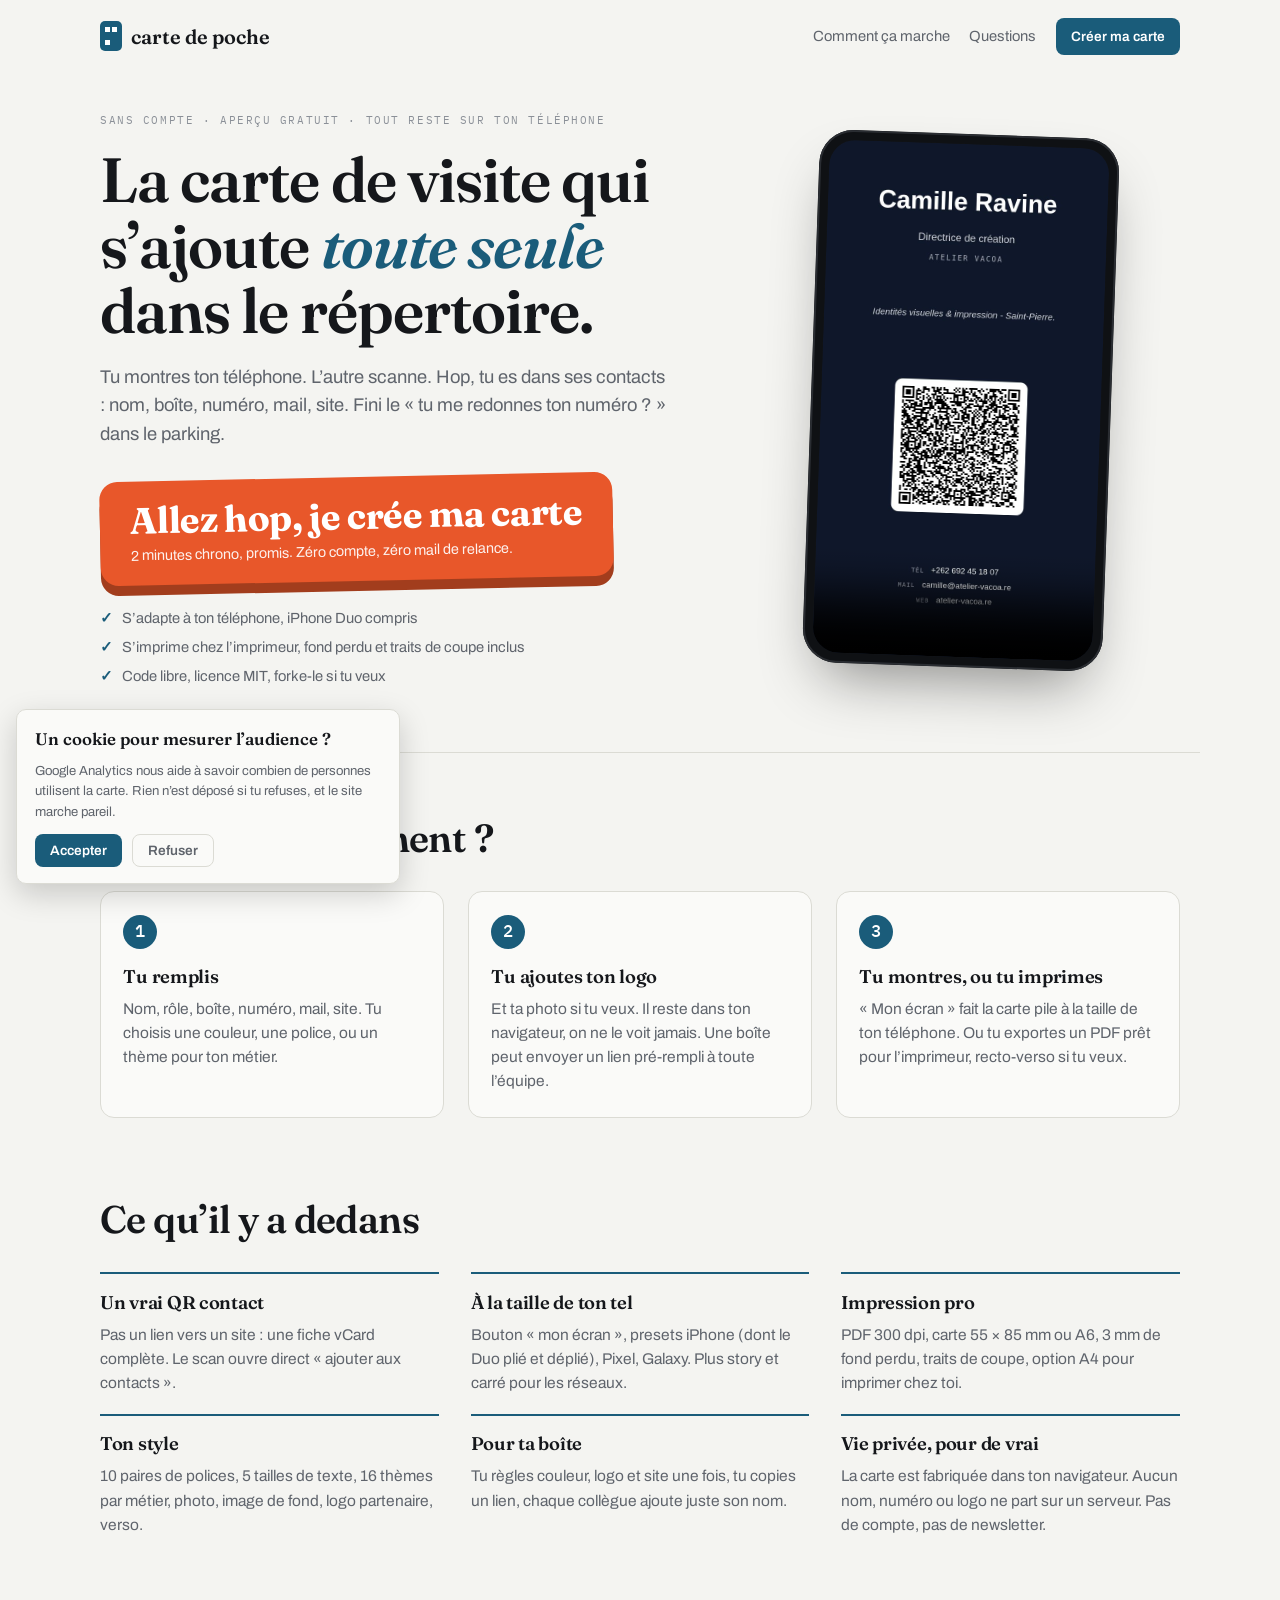
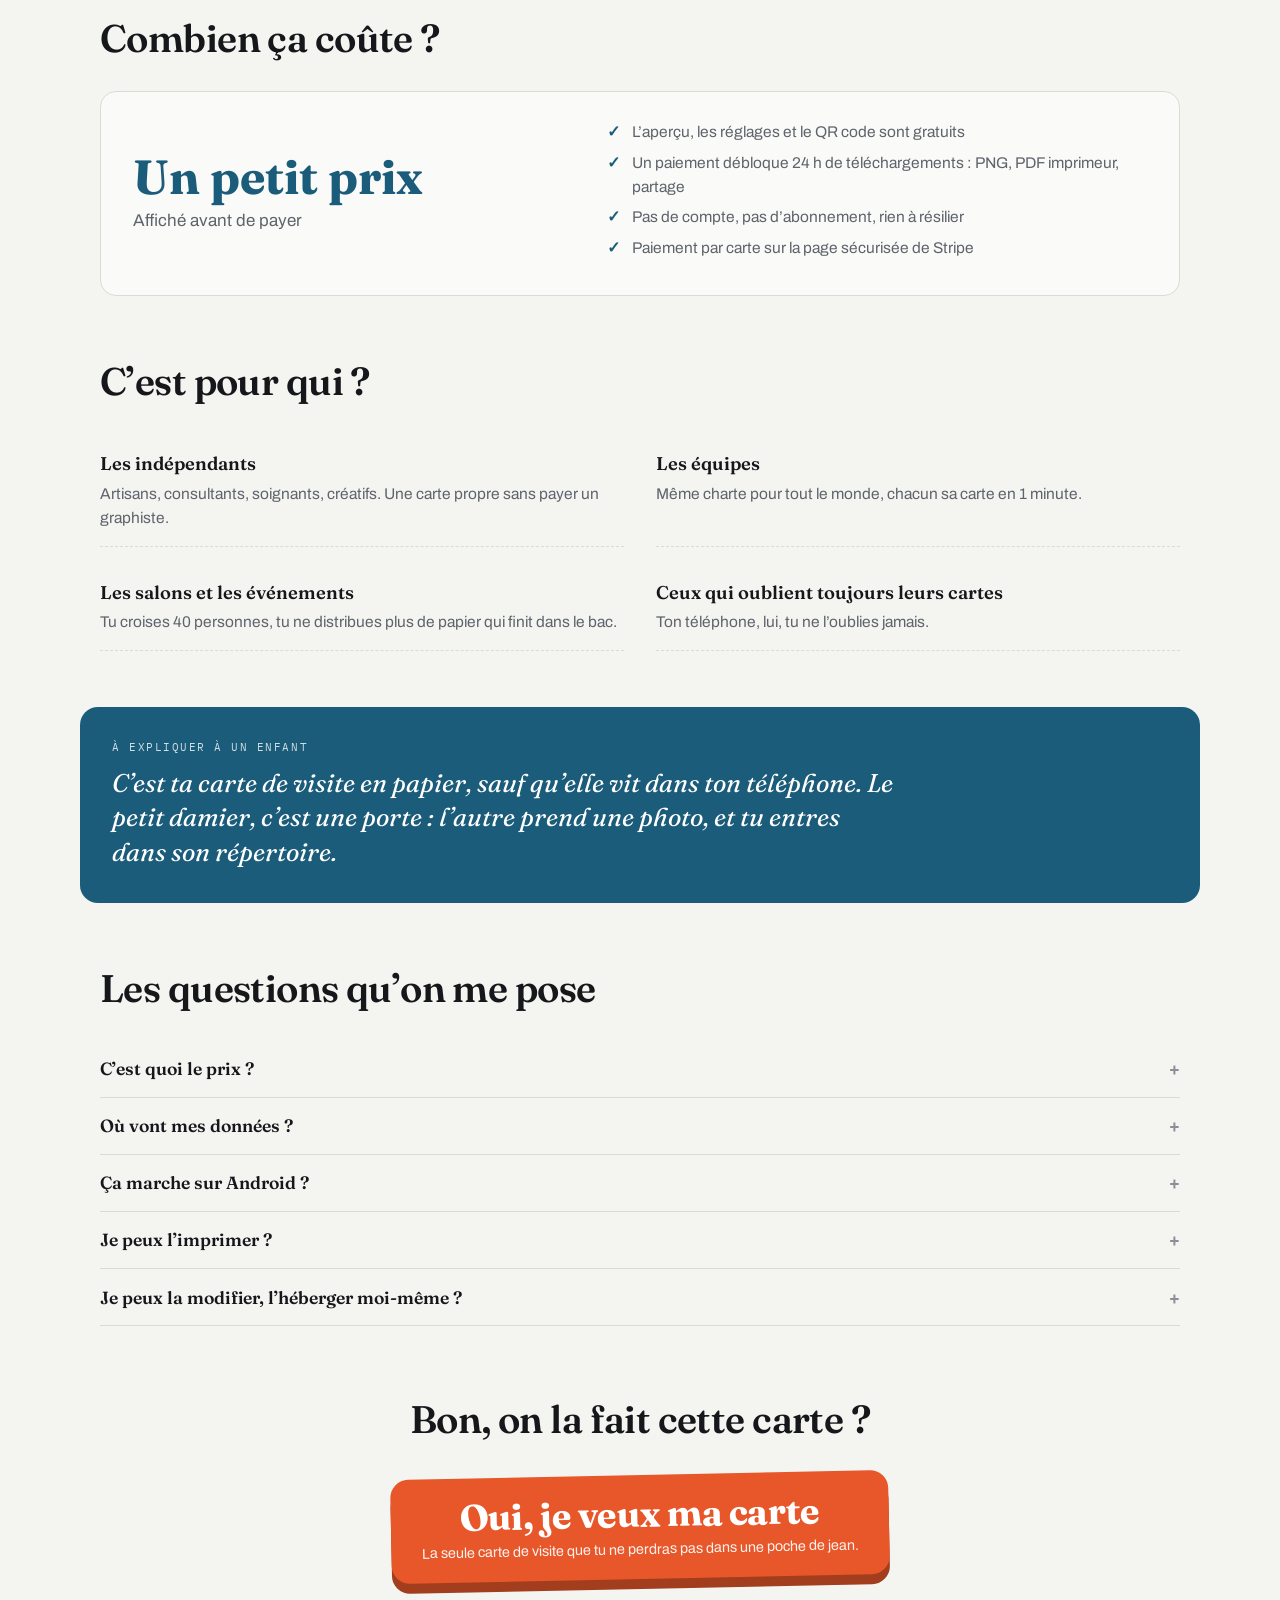
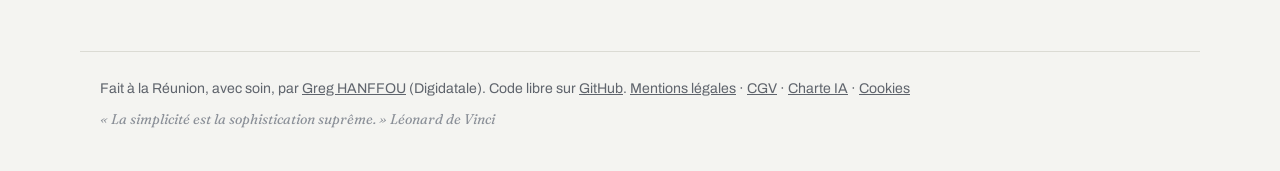
==== index.html @ 3f3392a0 "Site : retrait du lien GitHub du menu du haut Pour la plupart des visiteurs, GitHub ne veut rien dir" ====
<!doctype html>
<html lang="fr">
<head>
<meta charset="utf-8">
<meta name="viewport" content="width=device-width,initial-scale=1">
<title>Carte de poche : ta carte de visite qui s’ajoute toute seule aux contacts</title>
<meta name="description" content="Crée ta carte de visite avec QR code en 2 minutes. Montre ton téléphone, l'autre scanne, tu es dans ses contacts. Aperçu et réglages gratuits, sans compte, imprimable, tout reste sur ton téléphone.">
<meta name="theme-color" content="#1a5c7a">
<meta property="og:title" content="Carte de poche : la carte de visite qui s'ajoute toute seule aux contacts">
<meta property="og:description" content="2 minutes, zéro compte. Montre ton tel, l'autre scanne, c'est dans son répertoire. Et ça s'imprime aussi.">
<meta property="og:type" content="website">
<meta property="og:url" content="https://www.cartedepoche.fr/">
<meta property="og:image" content="https://www.cartedepoche.fr/media/poster.jpg">
<link rel="canonical" href="https://www.cartedepoche.fr/">
<link rel="icon" href="data:image/svg+xml,%3Csvg xmlns='http://www.w3.org/2000/svg' viewBox='0 0 64 64'%3E%3Crect width='64' height='64' rx='12' fill='%231a5c7a'/%3E%3Crect x='16' y='8' width='32' height='48' rx='5' fill='%23fff'/%3E%3Crect x='22' y='16' width='8' height='8' fill='%231a5c7a'/%3E%3Crect x='34' y='16' width='8' height='8' fill='%231a5c7a'/%3E%3Crect x='22' y='28' width='8' height='8' fill='%231a5c7a'/%3E%3Crect x='34' y='28' width='4' height='4' fill='%231a5c7a'/%3E%3Crect x='38' y='32' width='4' height='4' fill='%231a5c7a'/%3E%3Crect x='22' y='42' width='20' height='3' rx='1.5' fill='%231a5c7a'/%3E%3C/svg%3E">
<!-- Consent Mode v2 : consentement refusé par défaut, mis à jour par la bannière. Doit précéder GTM. -->
<script>
  window.dataLayer = window.dataLayer || [];
  function gtag(){dataLayer.push(arguments);}
  gtag('consent', 'default', {
    ad_storage: 'denied', ad_user_data: 'denied', ad_personalization: 'denied',
    analytics_storage: 'denied', wait_for_update: 500
  });
  /* les anciens liens pré-remplis pointaient sur la racine : on les envoie vers l'app */
  (function(){
    var keys=['name','role','company','phrase','phone','email','web','address','freetext','color','qr','format','preset','w','h','font','size','paper','a4','theme','verso','versotext'];
    try{ var sp=new URLSearchParams(location.search); for(var i=0;i<keys.length;i++){ if(sp.has(keys[i])){ location.replace('/app'+location.search); return; } } }catch(e){}
  })();
</script>
<!-- Google Tag Manager -->
<script>(function(w,d,s,l,i){w[l]=w[l]||[];w[l].push({'gtm.start':
new Date().getTime(),event:'gtm.js'});var f=d.getElementsByTagName(s)[0],
j=d.createElement(s),dl=l!='dataLayer'?'&l='+l:'';j.async=true;j.src=
'https://www.googletagmanager.com/gtm.js?id='+i+dl;f.parentNode.insertBefore(j,f);
})(window,document,'script','dataLayer','GTM-T5V4L7X7');</script>
<!-- End Google Tag Manager -->
<link rel="preconnect" href="https://fonts.googleapis.com">
<link rel="preconnect" href="https://fonts.gstatic.com" crossorigin>
<link rel="stylesheet" href="https://fonts.googleapis.com/css2?family=Fraunces:ital,opsz,wght@0,9..144,300..800;1,9..144,300..700&family=Archivo:wght@400;500;600&family=IBM+Plex+Mono:wght@400;500&display=swap">
<link rel="stylesheet" href="/landing.css?v=6">
</head>
<body>
<!-- Google Tag Manager (noscript) -->
<noscript><iframe src="https://www.googletagmanager.com/ns.html?id=GTM-T5V4L7X7"
height="0" width="0" style="display:none;visibility:hidden"></iframe></noscript>
<!-- End Google Tag Manager (noscript) -->

<header class="top">
  <a class="brand" href="/"><span class="brand-ico" aria-hidden="true"></span>carte de poche</a>
  <nav class="topnav">
    <a href="#comment">Comment ça marche</a>
    <a href="#faq">Questions</a>
    <a class="btn btn-sm" href="/app" data-cta="top">Créer ma carte</a>
  </nav>
</header>

<main>
  <section class="hero">
    <div class="hero-text">
      <p class="kicker">Sans compte · aperçu gratuit · tout reste sur ton téléphone</p>
      <h1>La carte de visite qui s’ajoute <em>toute seule</em> dans le répertoire.</h1>
      <p class="lead">Tu montres ton téléphone. L’autre scanne. Hop, tu es dans ses contacts : nom, boîte, numéro, mail, site. Fini le «&nbsp;tu me redonnes ton numéro&nbsp;?&nbsp;» dans le parking.</p>
      <a class="btn-xl" href="/app" data-cta="hero">
        <span class="btn-xl-main">Allez hop, je crée ma carte</span>
        <span class="btn-xl-sub">2 minutes chrono, promis. Zéro compte, zéro mail de relance.</span>
      </a>
      <p class="launch" id="launch" hidden></p>
      <ul class="proof">
        <li>S’adapte à ton téléphone, iPhone Duo compris</li>
        <li>S’imprime chez l’imprimeur, fond perdu et traits de coupe inclus</li>
        <li>Code libre, licence MIT, forke-le si tu veux</li>
      </ul>
    </div>
    <div class="hero-media">
      <div class="phone">
        <video src="/media/motion.mp4" poster="/media/poster.jpg" autoplay muted loop playsinline preload="metadata" aria-label="Démonstration animée de la carte de poche"></video>
      </div>
    </div>
  </section>

  <section class="steps" id="comment">
    <h2>Ça marche comment ?</h2>
    <ol class="steps-grid">
      <li><span class="num">1</span><h3>Tu remplis</h3><p>Nom, rôle, boîte, numéro, mail, site. Tu choisis une couleur, une police, ou un thème pour ton métier.</p></li>
      <li><span class="num">2</span><h3>Tu ajoutes ton logo</h3><p>Et ta photo si tu veux. Il reste dans ton navigateur, on ne le voit jamais. Une boîte peut envoyer un lien pré-rempli à toute l’équipe.</p></li>
      <li><span class="num">3</span><h3>Tu montres, ou tu imprimes</h3><p>« Mon écran » fait la carte pile à la taille de ton téléphone. Ou tu exportes un PDF prêt pour l’imprimeur, recto-verso si tu veux.</p></li>
    </ol>
  </section>

  <section class="features">
    <h2>Ce qu’il y a dedans</h2>
    <div class="feat-grid">
      <article><h3>Un vrai QR contact</h3><p>Pas un lien vers un site : une fiche vCard complète. Le scan ouvre direct « ajouter aux contacts ».</p></article>
      <article><h3>À la taille de ton tel</h3><p>Bouton « mon écran », presets iPhone (dont le Duo plié et déplié), Pixel, Galaxy. Plus story et carré pour les réseaux.</p></article>
      <article><h3>Impression pro</h3><p>PDF 300 dpi, carte 55 × 85 mm ou A6, 3 mm de fond perdu, traits de coupe, option A4 pour imprimer chez toi.</p></article>
      <article><h3>Ton style</h3><p>10 paires de polices, 5 tailles de texte, 16 thèmes par métier, photo, image de fond, logo partenaire, verso.</p></article>
      <article><h3>Pour ta boîte</h3><p>Tu règles couleur, logo et site une fois, tu copies un lien, chaque collègue ajoute juste son nom.</p></article>
      <article><h3>Vie privée, pour de vrai</h3><p>La carte est fabriquée dans ton navigateur. Aucun nom, numéro ou logo ne part sur un serveur. Pas de compte, pas de newsletter.</p></article>
    </div>
  </section>

  <section class="price" id="tarif">
    <h2>Combien ça coûte ?</h2>
    <div class="price-card">
      <div>
        <p class="price-big" id="price-big">Un petit prix</p>
        <p class="price-sub" id="price-sub">Affiché avant de payer</p>
      </div>
      <ul>
        <li>L’aperçu, les réglages et le QR code sont gratuits</li>
        <li>Un paiement débloque 24 h de téléchargements : PNG, PDF imprimeur, partage</li>
        <li>Pas de compte, pas d’abonnement, rien à résilier</li>
        <li>Paiement par carte sur la page sécurisée de Stripe</li>
      </ul>
    </div>
  </section>

  <section class="who">
    <h2>C’est pour qui ?</h2>
    <div class="who-grid">
      <div><strong>Les indépendants</strong><p>Artisans, consultants, soignants, créatifs. Une carte propre sans payer un graphiste.</p></div>
      <div><strong>Les équipes</strong><p>Même charte pour tout le monde, chacun sa carte en 1 minute.</p></div>
      <div><strong>Les salons et les événements</strong><p>Tu croises 40 personnes, tu ne distribues plus de papier qui finit dans le bac.</p></div>
      <div><strong>Ceux qui oublient toujours leurs cartes</strong><p>Ton téléphone, lui, tu ne l’oublies jamais.</p></div>
    </div>
  </section>

  <section class="kid">
    <p class="kid-label">À expliquer à un enfant</p>
    <p class="kid-text">C’est ta carte de visite en papier, sauf qu’elle vit dans ton téléphone. Le petit damier, c’est une porte : l’autre prend une photo, et tu entres dans son répertoire.</p>
  </section>

  <section class="faq" id="faq">
    <h2>Les questions qu’on me pose</h2>
    <details><summary>C’est quoi le prix ?</summary><p>Tu crées, règles et prévisualises ta carte gratuitement. Pour la télécharger (PNG, PDF pour l’imprimeur, partage), tu débloques 24 h d’accès : <span id="faq-price">le prix est affiché avant de payer</span>. Pas d’abonnement, pas de compte. Le code reste public sous licence MIT : tu peux aussi l’héberger toi-même.</p></details>
    <details><summary>Où vont mes données ?</summary><p>Nulle part. La carte est dessinée par ton navigateur, et mémorisée dans ton navigateur. Le paiement passe par Stripe : on ne voit jamais ton numéro de carte bancaire. On compte juste les visites, anonymement, et Google Analytics seulement si tu acceptes la bannière.</p></details>
    <details><summary>Ça marche sur Android ?</summary><p>Oui, sur tout ce qui a un navigateur et un appareil photo. Presets Pixel et Galaxy, et « mon écran » pour le reste.</p></details>
    <details><summary>Je peux l’imprimer ?</summary><p>Oui, le PDF a été validé par un vrai imprimeur : 300 dpi, fond perdu, traits de coupe, recto-verso possible.</p></details>
    <details><summary>Je peux la modifier, l’héberger moi-même ?</summary><p>Oui. C’est un site statique sans dépendance : tu forkes le dépôt GitHub, tu cliques « deploy », c’est en ligne.</p></details>
  </section>

  <section class="cta2">
    <h2>Bon, on la fait cette carte ?</h2>
    <a class="btn-xl" href="/app" data-cta="bottom">
      <span class="btn-xl-main">Oui, je veux ma carte</span>
      <span class="btn-xl-sub">La seule carte de visite que tu ne perdras pas dans une poche de jean.</span>
    </a>
  </section>
</main>

<footer class="foot">
  <p>Fait à la Réunion, avec soin, par <a href="https://www.linkedin.com/in/greghanffou" rel="noopener">Greg HANFFOU</a> (Digidatale). Code libre sur <a href="https://github.com/greggstyle/carte-de-poche" rel="noopener">GitHub</a>. <a href="/mentions-legales">Mentions légales</a> · <a href="/cgv">CGV</a> · <a href="/charte-ia">Charte IA</a> · <button type="button" class="linklike" id="consent-open">Cookies</button></p>
  <p class="quote">« La simplicité est la sophistication suprême. » Léonard de Vinci</p>
</footer>

<div class="consent" id="consent" role="dialog" aria-live="polite" aria-labelledby="consent-title" hidden>
  <p class="consent-t" id="consent-title">Un cookie pour mesurer l’audience ?</p>
  <p class="consent-b">Google Analytics nous aide à savoir combien de personnes utilisent la carte. Rien n’est déposé si tu refuses, et le site marche pareil.</p>
  <div class="consent-a">
    <button type="button" class="btn btn-sm" id="consent-yes">Accepter</button>
    <button type="button" class="btn btn-ghost btn-sm" id="consent-no">Refuser</button>
  </div>
</div>

<script>window.va = window.va || function(){ (window.vaq = window.vaq || []).push(arguments); };</script>
<script defer src="/_vercel/insights/script.js"></script>
<script>
(function(){
  /* consentement partagé avec l'app (même clé), mémorisé 6 mois */
  var KEY='carte-de-poche/consent';
  function read(){ try{ var c=JSON.parse(localStorage.getItem(KEY)||'null'); if(c && c.until>Date.now()) return c.value; }catch(e){} return null; }
  function write(v){ try{ localStorage.setItem(KEY, JSON.stringify({value:v, until:Date.now()+1000*60*60*24*182})); }catch(e){} }
  function grant(){ try{ gtag('consent','update',{analytics_storage:'granted', ad_storage:'denied', ad_user_data:'denied', ad_personalization:'denied'}); dataLayer.push({event:'consent_granted'}); }catch(e){} }
  var el=document.getElementById('consent'), yes=document.getElementById('consent-yes'), no=document.getElementById('consent-no'), open=document.getElementById('consent-open');
  var c=read(); if(c==='granted') grant(); else if(c===null) el.hidden=false;
  yes.addEventListener('click', function(){ write('granted'); el.hidden=true; grant(); });
  no.addEventListener('click', function(){ write('denied'); el.hidden=true; try{ dataLayer.push({event:'consent_denied'}); }catch(e){} });
  open.addEventListener('click', function(){ el.hidden=false; });
  /* clics sur les boutons d'appel à l'action */
  Array.prototype.forEach.call(document.querySelectorAll('[data-cta]'), function(a){
    a.addEventListener('click', function(){
      try{ window.va('event', {name:'cta', data:{where:a.dataset.cta}}); }catch(e){}
      try{ dataLayer.push({event:'cta', where:a.dataset.cta}); }catch(e){}
    });
  });
  /* prix en vigueur, lu côté serveur (une seule source de vérité) */
  (function(){
    function money(n){ try{ return new Intl.NumberFormat('fr-FR',{style:'currency',currency:'EUR',minimumFractionDigits:(n%1?2:0),maximumFractionDigits:2}).format(n); }catch(e){ return n+' €'; } }
    function day(iso){ try{ return new Date(iso).toLocaleDateString('fr-FR',{day:'numeric',month:'long',year:'numeric'}); }catch(e){ return iso; } }
    fetch('/api/pricing',{headers:{Accept:'application/json'}}).then(function(r){ return r.ok?r.json():null; }).then(function(d){
      if(!d || !d.enabled) return;
      var big=document.getElementById('price-big'), sub=document.getElementById('price-sub'), faq=document.getElementById('faq-price'), la=document.getElementById('launch');
      if(d.tier==='launch' && d.launchEnd && d.nextAmount>d.amount){
        big.innerHTML='<s><span class="sr">au lieu de </span>'+money(d.nextAmount)+'</s> '+money(d.amount)+' <span class="per">pour 24 h</span>';
        sub.textContent='Prix de lancement jusqu’au '+day(d.launchEnd)+', puis '+money(d.nextAmount);
        faq.textContent=money(d.amount)+' au lieu de '+money(d.nextAmount)+' pendant le prix de lancement (jusqu’au '+day(d.launchEnd)+'), puis '+money(d.nextAmount);
        la.innerHTML='Prix de lancement : '+money(d.amount)+' <s><span class="sr">au lieu de </span>'+money(d.nextAmount)+'</s> jusqu’au '+day(d.launchEnd); la.hidden=false;
      } else {
        big.textContent=money(d.amount)+' pour 24 h'; sub.textContent='Tout compris, sans abonnement'; faq.textContent=money(d.amount);
      }
    }).catch(function(){});
  })();
  /* vidéo : si l'autoplay est bloqué, on garde le poster et on propose de lancer au clic */
  var v=document.querySelector('.phone video');
  if(v){ var pr=v.play(); if(pr && pr.catch){ pr.catch(function(){ v.controls=true; }); } }
})();
</script>
</body>
</html>
---- landing.css ----
/* Page d'accueil Carte de poche. Mêmes tokens que l'app. */
:root{
  --bg:#f4f4f1; --panel:#fafaf8; --ink:#15171b; --ink-2:#5f646c; --ink-3:#8b9098;
  --rule:#dbdbd4; --rule-2:#eceae4; --accent:#1a5c7a; --accent-ink:#ffffff; --focus:#1a5c7a;
  --pop:#e8572a;
  --serif:"Fraunces",Georgia,"Times New Roman",serif;
  --sans:"Archivo","Helvetica Neue",Arial,sans-serif;
  --mono:"IBM Plex Mono",ui-monospace,"SFMono-Regular",Menlo,monospace;
  color-scheme:light;
}
@media (prefers-color-scheme:dark){
  :root:not([data-theme="light"]){
    --bg:#111214; --panel:#16181b; --ink:#e8e8e4; --ink-2:#9aa0a8; --ink-3:#71767e;
    --rule:#2a2d32; --rule-2:#212429; --accent:#7cc0dd; --accent-ink:#0d1114; --focus:#7cc0dd; --pop:#ff7a4d;
    color-scheme:dark;
  }
}
:root[data-theme="dark"]{
  --bg:#111214; --panel:#16181b; --ink:#e8e8e4; --ink-2:#9aa0a8; --ink-3:#71767e;
  --rule:#2a2d32; --rule-2:#212429; --accent:#7cc0dd; --accent-ink:#0d1114; --focus:#7cc0dd; --pop:#ff7a4d;
  color-scheme:dark;
}
*{box-sizing:border-box}
[hidden]{display:none!important}
html{background:var(--bg);scroll-behavior:smooth}
body{margin:0;background:var(--bg);color:var(--ink);font-family:var(--sans);font-size:17px;line-height:1.55;-webkit-font-smoothing:antialiased}
a{color:var(--accent)}
:focus-visible{outline:2px solid var(--focus);outline-offset:3px}
h1,h2,h3{font-family:var(--serif);font-weight:600;letter-spacing:-.015em;text-wrap:balance;margin:0}
h2{font-size:clamp(1.7rem,3.2vw,2.4rem);margin-bottom:1.4rem}
h3{font-size:1.15rem;margin-bottom:.35rem}
p{margin:0}
main > section, .top, .foot{max-width:1120px;margin:0 auto;padding-left:1.25rem;padding-right:1.25rem}

/* en-tête */
.top{display:flex;align-items:center;justify-content:space-between;gap:1rem;padding-top:1.1rem;padding-bottom:1.1rem}
.brand{display:inline-flex;align-items:center;gap:.55rem;font-family:var(--serif);font-weight:600;font-size:1.25rem;color:var(--ink);text-decoration:none}
.brand-ico{width:22px;height:30px;border-radius:5px;background:var(--accent);position:relative;flex:none}
.brand-ico::after{content:"";position:absolute;inset:6px 5px;background:
  linear-gradient(var(--accent-ink),var(--accent-ink)) 0 0/5px 5px no-repeat,
  linear-gradient(var(--accent-ink),var(--accent-ink)) 100% 0/5px 5px no-repeat,
  linear-gradient(var(--accent-ink),var(--accent-ink)) 0 100%/5px 5px no-repeat}
.topnav{display:flex;align-items:center;gap:1.2rem;font-size:.92rem}
.topnav a{color:var(--ink-2);text-decoration:none}
.topnav a:hover{color:var(--ink)}
.topnav .btn,.topnav .btn:hover{color:var(--accent-ink)}
.btn{display:inline-block;font-family:var(--sans);font-size:.95rem;font-weight:600;background:var(--accent);color:var(--accent-ink);border:0;padding:.65rem 1.2rem;border-radius:8px;cursor:pointer;text-decoration:none}
.btn:hover{filter:brightness(1.08)}
.btn-sm{font-size:.85rem;padding:.5rem .95rem}
.btn-ghost{background:transparent;color:var(--ink-2);border:1px solid var(--rule)}
.btn-ghost:hover{color:var(--ink);border-color:var(--ink-2);filter:none}

/* héros */
.hero{display:grid;grid-template-columns:minmax(0,1.15fr) minmax(0,.85fr);gap:3rem;align-items:center;padding-top:2.5rem;padding-bottom:4rem}
.kicker{font-family:var(--mono);font-size:.7rem;letter-spacing:.14em;text-transform:uppercase;color:var(--ink-3);margin-bottom:1.1rem}
h1{font-size:clamp(2.3rem,5.2vw,3.9rem);line-height:1.05;margin-bottom:1.2rem}
h1 em{font-style:italic;color:var(--accent)}
.lead{font-size:1.15rem;color:var(--ink-2);max-width:52ch;margin-bottom:1.8rem}
.proof{list-style:none;margin:1.6rem 0 0;padding:0;display:flex;flex-direction:column;gap:.4rem;font-size:.92rem;color:var(--ink-2)}
.proof li::before{content:"✓";color:var(--accent);font-weight:700;margin-right:.55rem}

/* le gros bouton */
.btn-xl{display:inline-flex;flex-direction:column;align-items:flex-start;gap:.25rem;background:var(--pop);color:#fff;text-decoration:none;padding:1.25rem 1.9rem 1.2rem;border-radius:18px;box-shadow:0 10px 0 0 color-mix(in srgb,var(--pop) 70%,#000);transform:rotate(-1.2deg);transition:transform .15s,box-shadow .15s;max-width:100%}
.btn-xl:hover{transform:rotate(0deg) translateY(2px);box-shadow:0 7px 0 0 color-mix(in srgb,var(--pop) 70%,#000)}
.btn-xl:active{transform:translateY(8px);box-shadow:0 2px 0 0 color-mix(in srgb,var(--pop) 70%,#000)}
.btn-xl-main{font-family:var(--serif);font-weight:700;font-size:clamp(1.5rem,3.4vw,2.3rem);line-height:1.05;letter-spacing:-.01em}
.btn-xl-sub{font-size:.9rem;opacity:.92}
@media (prefers-reduced-motion:reduce){.btn-xl{transform:none;transition:none}.btn-xl:hover{transform:none}}

/* téléphone avec la vidéo */
.hero-media{display:flex;justify-content:center}
.phone{width:min(300px,78vw);aspect-ratio:338/600;border-radius:34px;padding:10px;background:#0f1114;box-shadow:0 30px 60px -20px rgba(0,0,0,.45),inset 0 0 0 2px #2a2d32;transform:rotate(2deg)}
.phone video{display:block;width:100%;height:100%;object-fit:cover;border-radius:26px;background:#101215}

/* étapes */
.steps{padding-top:3.5rem;padding-bottom:1rem;border-top:1px solid var(--rule)}
.steps-grid{list-style:none;margin:0;padding:0;display:grid;grid-template-columns:repeat(3,minmax(0,1fr));gap:1.5rem}
.steps-grid li{background:var(--panel);border:1px solid var(--rule);border-radius:14px;padding:1.4rem 1.4rem 1.5rem}
.num{display:inline-flex;align-items:center;justify-content:center;width:34px;height:34px;border-radius:50%;background:var(--accent);color:var(--accent-ink);font-family:var(--mono);font-weight:500;margin-bottom:.9rem}
.steps p,.features p,.who p{color:var(--ink-2);font-size:.97rem}

/* fonctionnalités */
.features{padding-top:3.5rem;padding-bottom:1rem}
.feat-grid{display:grid;grid-template-columns:repeat(3,minmax(0,1fr));gap:1.2rem 2rem}
.feat-grid article{border-top:2px solid var(--accent);padding-top:.9rem}

/* pour qui */
.who{padding-top:3.5rem}
.who-grid{display:grid;grid-template-columns:repeat(2,minmax(0,1fr));gap:1rem 2rem}
.who-grid div{padding:1rem 0;border-bottom:1px dashed var(--rule)}
.who-grid strong{font-family:var(--serif);font-weight:600;font-size:1.15rem;display:block;margin-bottom:.2rem}

/* enfant */
.kid{margin-top:3.5rem;background:var(--accent);color:var(--accent-ink);border-radius:18px;padding:2rem 2rem 2.1rem;max-width:1120px}
.kid-label{font-family:var(--mono);font-size:.68rem;letter-spacing:.14em;text-transform:uppercase;opacity:.8;margin-bottom:.6rem}
.kid-text{font-family:var(--serif);font-style:italic;font-size:clamp(1.2rem,2.4vw,1.6rem);line-height:1.35;max-width:46ch}

/* faq */
.faq{padding-top:3.5rem}
.faq details{border-bottom:1px solid var(--rule);padding:.9rem 0}
.faq summary{cursor:pointer;font-family:var(--serif);font-weight:600;font-size:1.1rem;list-style:none;display:flex;justify-content:space-between;gap:1rem}
.faq summary::-webkit-details-marker{display:none}
.faq summary::after{content:"+";color:var(--ink-3);font-family:var(--mono)}
.faq details[open] summary::after{content:"–"}
.faq details p{color:var(--ink-2);padding-top:.5rem;max-width:68ch}

/* second appel */
.cta2{padding-top:4rem;padding-bottom:4.5rem;text-align:center}
.cta2 h2{margin-bottom:1.6rem}
.cta2 .btn-xl{align-items:center;text-align:center}

/* pied */
.foot{border-top:1px solid var(--rule);padding-top:1.6rem;padding-bottom:2.5rem;font-size:.88rem;color:var(--ink-2);display:flex;flex-direction:column;gap:.6rem}
.foot a{color:var(--ink-2)}
.linklike{background:none;border:0;padding:0;font:inherit;color:var(--ink-2);text-decoration:underline;cursor:pointer}
.quote{font-family:var(--serif);font-style:italic;color:var(--ink-3)}

/* bannière de consentement (même rendu que l'app) */
.consent{position:fixed;left:1rem;right:1rem;bottom:1rem;z-index:50;max-width:24rem;margin:0;background:var(--panel);color:var(--ink);border:1px solid var(--rule);box-shadow:0 10px 30px rgba(0,0,0,.18);padding:1rem 1.1rem;display:flex;flex-direction:column;gap:.55rem;border-radius:10px}
.consent-t{font-family:var(--serif);font-weight:600;font-size:1.05rem}
.consent-b{font-size:.82rem;color:var(--ink-2)}
.consent-a{display:flex;gap:.6rem;flex-wrap:wrap;margin-top:.2rem}

@media (max-width:900px){
  .hero{grid-template-columns:minmax(0,1fr);gap:2.2rem;padding-top:1.5rem}
  .phone{width:min(220px,60vw);transform:none}
  .steps-grid,.feat-grid{grid-template-columns:minmax(0,1fr)}
  .who-grid{grid-template-columns:minmax(0,1fr)}
  .topnav a:not(.btn){display:none}
  .kid{border-radius:14px;padding:1.5rem 1.25rem}
  .btn-xl{transform:none}
}
@media (max-width:520px){
  body{font-size:16px}
  /* accueil : titre et bouton dans le premier écran, la vidéo vient juste après */
  .hero{padding-top:.75rem;gap:1.8rem}
  .kicker{margin-bottom:.7rem}
  h1{font-size:2.05rem;margin-bottom:.8rem}
  .lead{font-size:1.02rem;margin-bottom:1.2rem}
  .btn-xl{display:flex;width:100%;align-items:flex-start;padding:1.1rem 1.2rem}
  .cta2 .btn-xl{align-items:center}
}

/* pages légales */
.legal{max-width:760px;margin:0 auto;padding:1.5rem 1.25rem 4rem}
.legal h1{font-size:clamp(1.9rem,4vw,2.8rem);margin-bottom:1rem}
.legal h2{font-size:1.25rem;margin:2.2rem 0 .6rem}
.legal p,.legal li{color:var(--ink-2);font-size:1rem}
.legal ul{padding-left:1.2rem;margin:.4rem 0}
.legal li{margin-bottom:.5rem}
.legal strong{color:var(--ink)}
.legal .big{font-family:var(--serif);font-size:1.3rem;line-height:1.4;color:var(--ink)}
.legal .lead{margin-bottom:.5rem}

/* tarif */
.launch{margin:1.2rem 0 0;font-family:var(--mono);font-size:.78rem;letter-spacing:.04em;color:var(--pop);font-weight:500}
.price{padding-top:3.5rem}
.price-card{display:grid;grid-template-columns:minmax(0,.9fr) minmax(0,1.1fr);gap:2rem;align-items:center;background:var(--panel);border:1px solid var(--rule);border-radius:16px;padding:1.8rem 2rem}
.price-big{font-family:var(--serif);font-weight:700;font-size:clamp(2rem,4.4vw,3rem);line-height:1.05;color:var(--accent)}
.price-sub{color:var(--ink-2);margin-top:.4rem}
.price-card ul{list-style:none;margin:0;padding:0;color:var(--ink-2);font-size:.97rem}
.price-card li{margin-bottom:.4rem;padding-left:1.6rem;text-indent:-1.6rem}
/* mêmes coches que sous le bouton principal */
.price-card li::before{content:"✓";display:inline-block;width:1.6rem;text-indent:0;color:var(--accent);font-weight:700}
@media (max-width:900px){.price-card{grid-template-columns:minmax(0,1fr);padding:1.4rem 1.25rem}}

.sr{position:absolute;width:1px;height:1px;overflow:hidden;clip:rect(0 0 0 0);white-space:nowrap}
.price-big s,.launch s{color:var(--ink-3);text-decoration-thickness:3px;font-weight:500;margin-right:.15em}
.price-big .per{font-size:.45em;font-weight:500;color:var(--ink-2)}
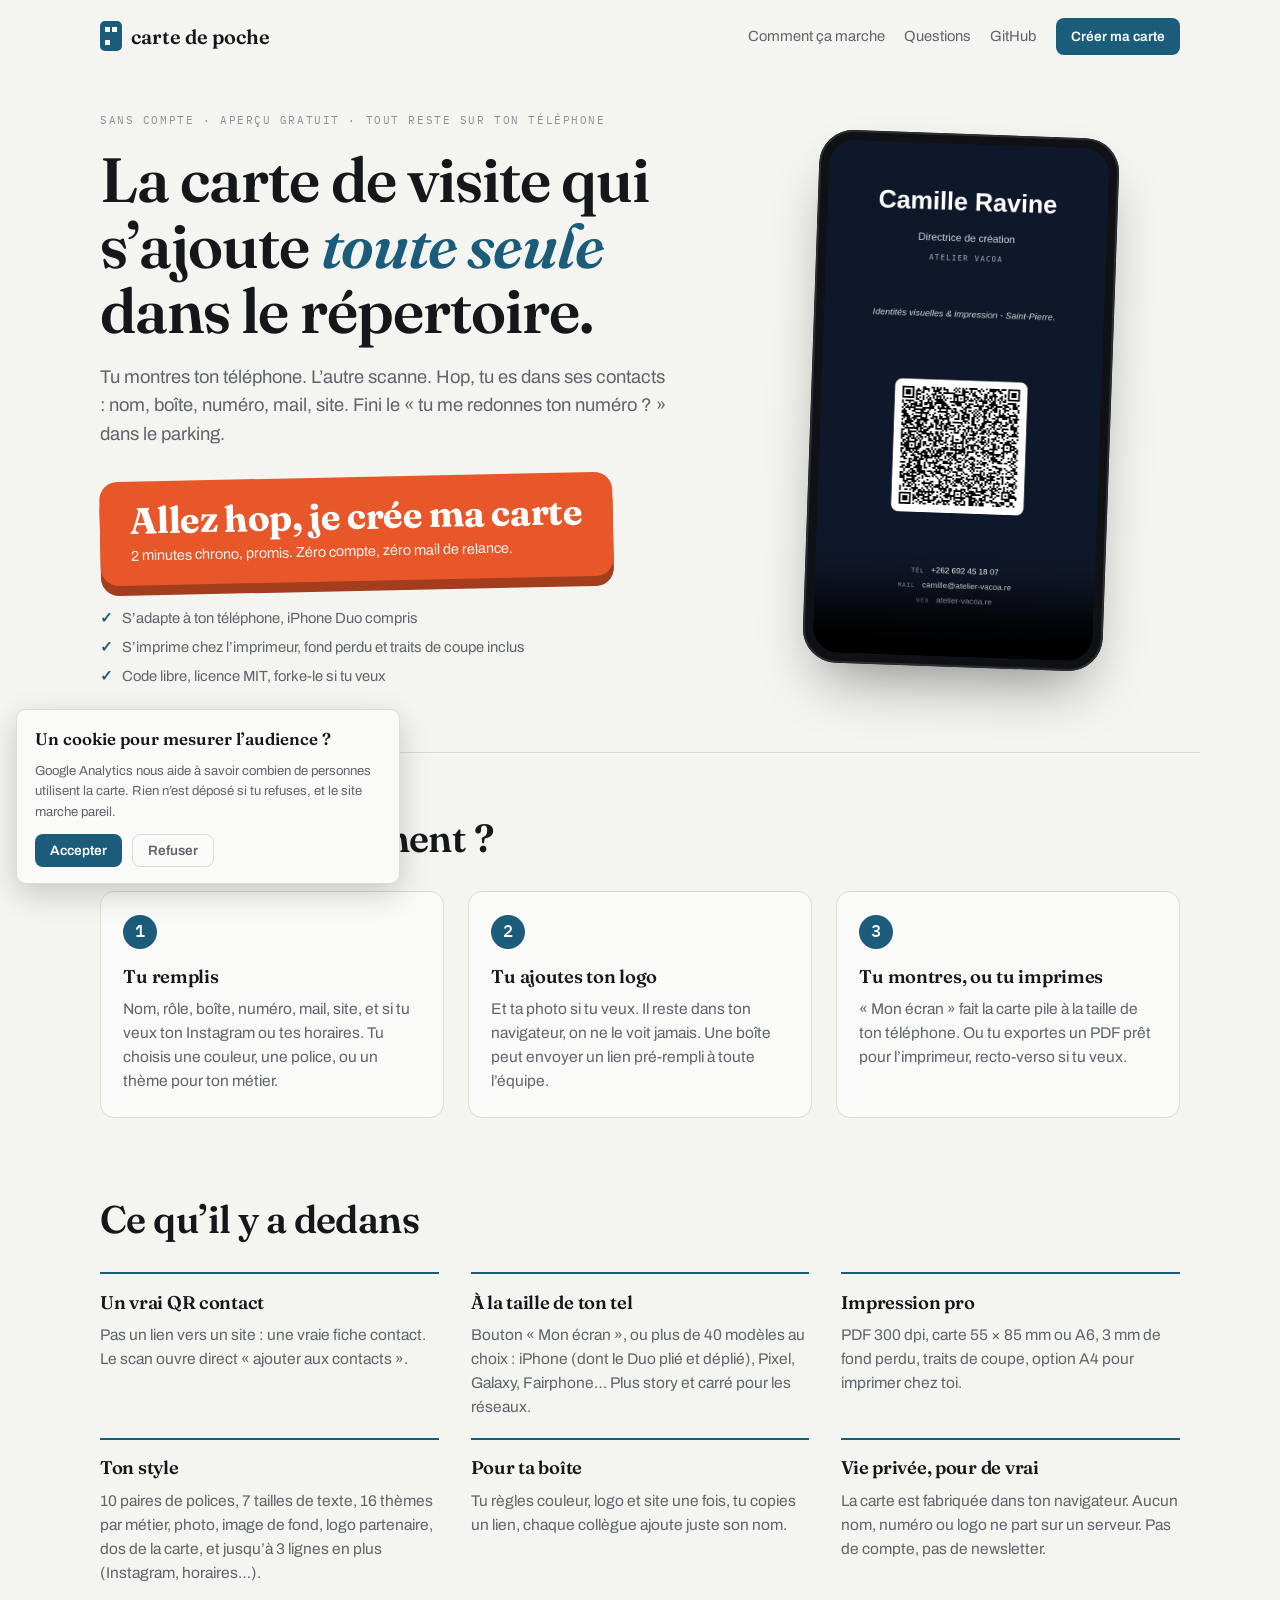
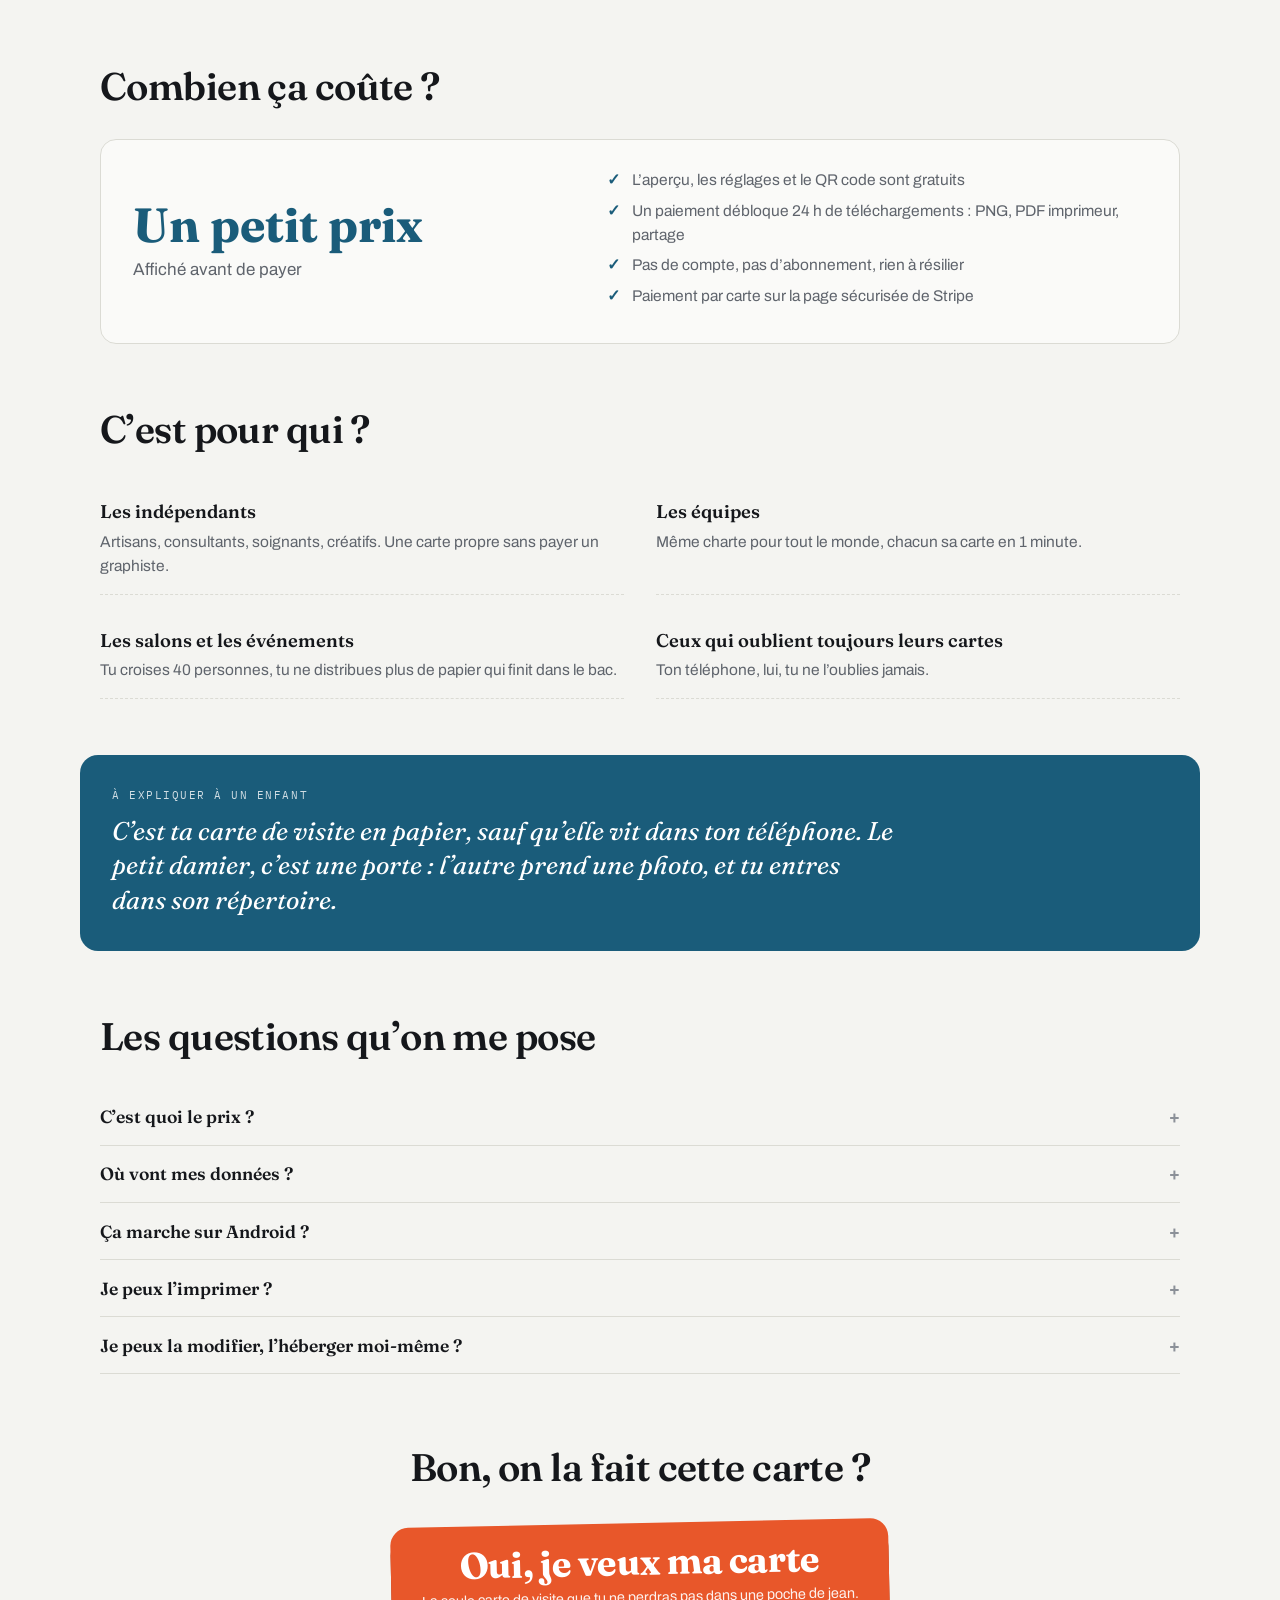
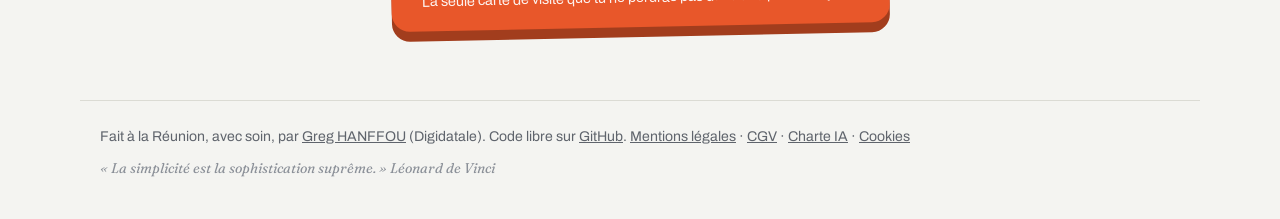
==== commit 171ca197: "Site : textes de l'accueil mis à jour avec les nouveautés de l'app 7 tailles de texte (au lieu de 5)" ====
--- a/index.html
+++ b/index.html
@@ -50,6 +50,7 @@
   <nav class="topnav">
     <a href="#comment">Comment ça marche</a>
     <a href="#faq">Questions</a>
+    <a href="https://github.com/greggstyle/carte-de-poche" rel="noopener">GitHub</a>
     <a class="btn btn-sm" href="/app" data-cta="top">Créer ma carte</a>
   </nav>
 </header>
@@ -81,7 +82,7 @@
   <section class="steps" id="comment">
     <h2>Ça marche comment ?</h2>
     <ol class="steps-grid">
-      <li><span class="num">1</span><h3>Tu remplis</h3><p>Nom, rôle, boîte, numéro, mail, site. Tu choisis une couleur, une police, ou un thème pour ton métier.</p></li>
+      <li><span class="num">1</span><h3>Tu remplis</h3><p>Nom, rôle, boîte, numéro, mail, site, et si tu veux ton Instagram ou tes horaires. Tu choisis une couleur, une police, ou un thème pour ton métier.</p></li>
       <li><span class="num">2</span><h3>Tu ajoutes ton logo</h3><p>Et ta photo si tu veux. Il reste dans ton navigateur, on ne le voit jamais. Une boîte peut envoyer un lien pré-rempli à toute l’équipe.</p></li>
       <li><span class="num">3</span><h3>Tu montres, ou tu imprimes</h3><p>« Mon écran » fait la carte pile à la taille de ton téléphone. Ou tu exportes un PDF prêt pour l’imprimeur, recto-verso si tu veux.</p></li>
     </ol>
@@ -90,10 +91,10 @@
   <section class="features">
     <h2>Ce qu’il y a dedans</h2>
     <div class="feat-grid">
-      <article><h3>Un vrai QR contact</h3><p>Pas un lien vers un site : une fiche vCard complète. Le scan ouvre direct « ajouter aux contacts ».</p></article>
-      <article><h3>À la taille de ton tel</h3><p>Bouton « mon écran », presets iPhone (dont le Duo plié et déplié), Pixel, Galaxy. Plus story et carré pour les réseaux.</p></article>
+      <article><h3>Un vrai QR contact</h3><p>Pas un lien vers un site : une vraie fiche contact. Le scan ouvre direct « ajouter aux contacts ».</p></article>
+      <article><h3>À la taille de ton tel</h3><p>Bouton « Mon écran », ou plus de 40 modèles au choix : iPhone (dont le Duo plié et déplié), Pixel, Galaxy, Fairphone… Plus story et carré pour les réseaux.</p></article>
       <article><h3>Impression pro</h3><p>PDF 300 dpi, carte 55 × 85 mm ou A6, 3 mm de fond perdu, traits de coupe, option A4 pour imprimer chez toi.</p></article>
-      <article><h3>Ton style</h3><p>10 paires de polices, 5 tailles de texte, 16 thèmes par métier, photo, image de fond, logo partenaire, verso.</p></article>
+      <article><h3>Ton style</h3><p>10 paires de polices, 7 tailles de texte, 16 thèmes par métier, photo, image de fond, logo partenaire, dos de la carte, et jusqu’à 3 lignes en plus (Instagram, horaires…).</p></article>
       <article><h3>Pour ta boîte</h3><p>Tu règles couleur, logo et site une fois, tu copies un lien, chaque collègue ajoute juste son nom.</p></article>
       <article><h3>Vie privée, pour de vrai</h3><p>La carte est fabriquée dans ton navigateur. Aucun nom, numéro ou logo ne part sur un serveur. Pas de compte, pas de newsletter.</p></article>
     </div>
@@ -134,7 +135,7 @@
     <h2>Les questions qu’on me pose</h2>
     <details><summary>C’est quoi le prix ?</summary><p>Tu crées, règles et prévisualises ta carte gratuitement. Pour la télécharger (PNG, PDF pour l’imprimeur, partage), tu débloques 24 h d’accès : <span id="faq-price">le prix est affiché avant de payer</span>. Pas d’abonnement, pas de compte. Le code reste public sous licence MIT : tu peux aussi l’héberger toi-même.</p></details>
     <details><summary>Où vont mes données ?</summary><p>Nulle part. La carte est dessinée par ton navigateur, et mémorisée dans ton navigateur. Le paiement passe par Stripe : on ne voit jamais ton numéro de carte bancaire. On compte juste les visites, anonymement, et Google Analytics seulement si tu acceptes la bannière.</p></details>
-    <details><summary>Ça marche sur Android ?</summary><p>Oui, sur tout ce qui a un navigateur et un appareil photo. Presets Pixel et Galaxy, et « mon écran » pour le reste.</p></details>
+    <details><summary>Ça marche sur Android ?</summary><p>Oui, sur tout ce qui a un navigateur et un appareil photo. Modèles Pixel et Galaxy, et « Mon écran » pour le reste.</p></details>
     <details><summary>Je peux l’imprimer ?</summary><p>Oui, le PDF a été validé par un vrai imprimeur : 300 dpi, fond perdu, traits de coupe, recto-verso possible.</p></details>
     <details><summary>Je peux la modifier, l’héberger moi-même ?</summary><p>Oui. C’est un site statique sans dépendance : tu forkes le dépôt GitHub, tu cliques « deploy », c’est en ligne.</p></details>
   </section>
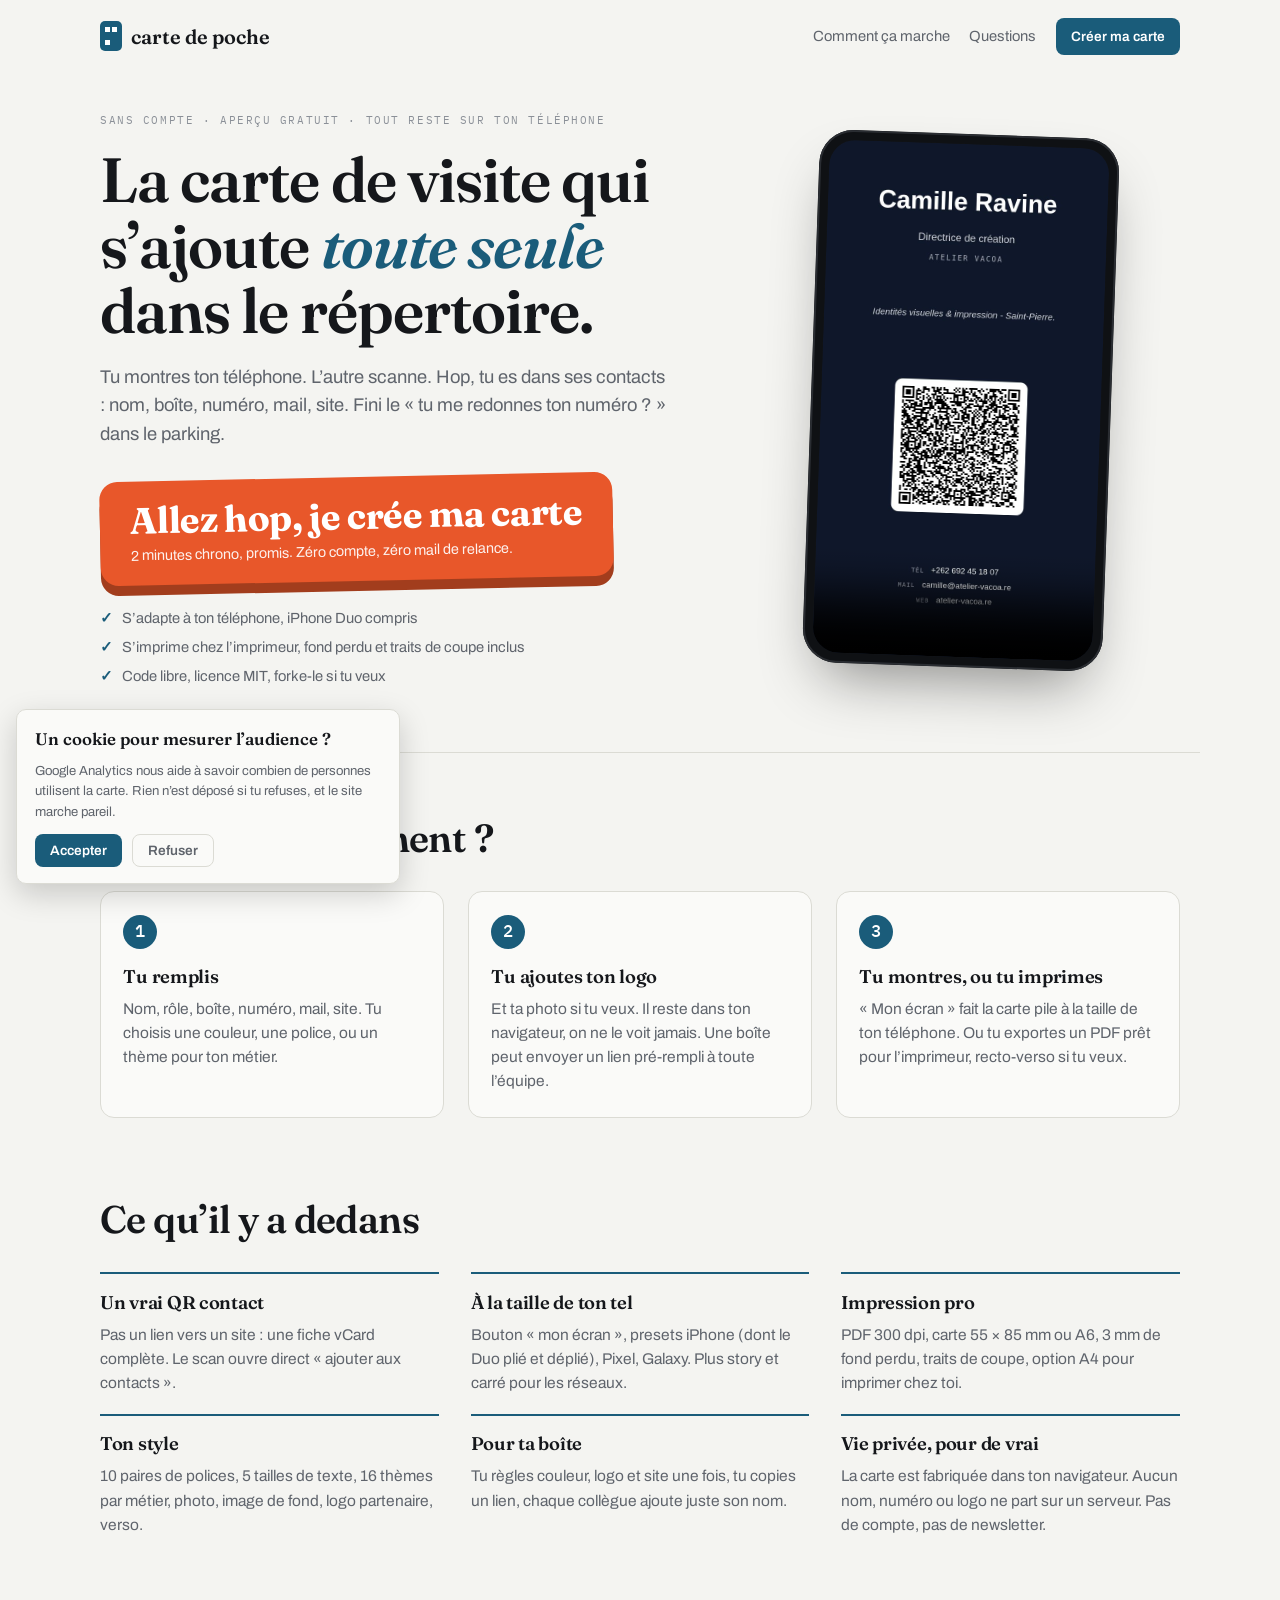
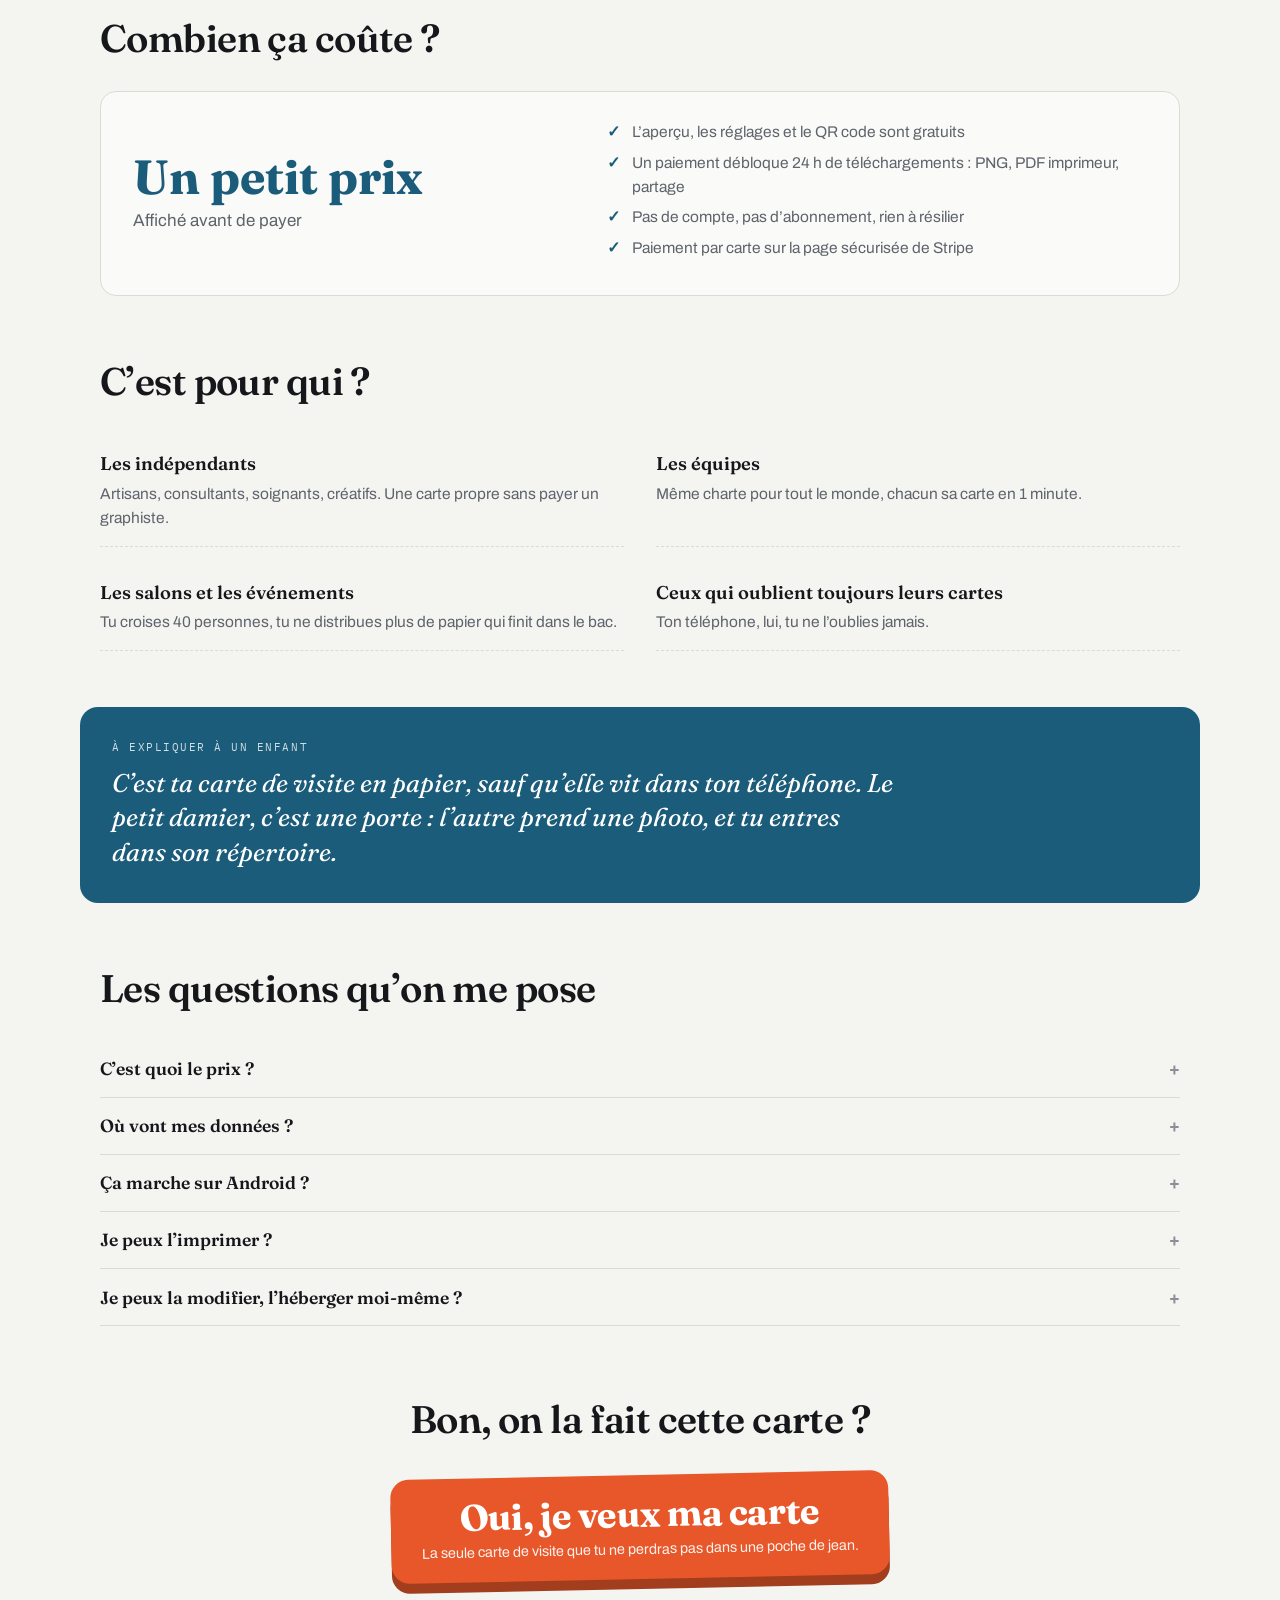
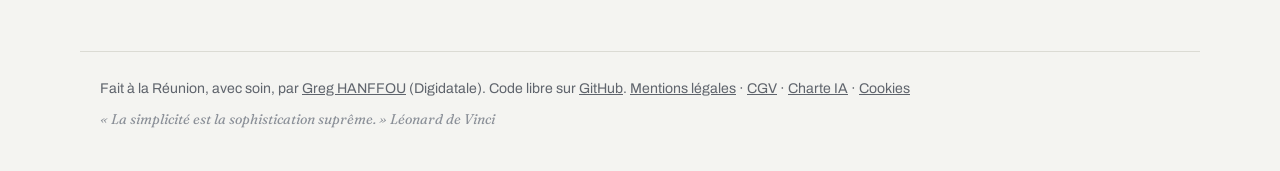
==== commit 29a366f1: "Merge pull request #19 from greggstyle/site/menu-sans-github Site : retrait du lien GitHub du menu d" ====
--- a/index.html
+++ b/index.html
@@ -50,7 +50,6 @@
   <nav class="topnav">
     <a href="#comment">Comment ça marche</a>
     <a href="#faq">Questions</a>
-    <a href="https://github.com/greggstyle/carte-de-poche" rel="noopener">GitHub</a>
     <a class="btn btn-sm" href="/app" data-cta="top">Créer ma carte</a>
   </nav>
 </header>
@@ -82,7 +81,7 @@
   <section class="steps" id="comment">
     <h2>Ça marche comment ?</h2>
     <ol class="steps-grid">
-      <li><span class="num">1</span><h3>Tu remplis</h3><p>Nom, rôle, boîte, numéro, mail, site, et si tu veux ton Instagram ou tes horaires. Tu choisis une couleur, une police, ou un thème pour ton métier.</p></li>
+      <li><span class="num">1</span><h3>Tu remplis</h3><p>Nom, rôle, boîte, numéro, mail, site. Tu choisis une couleur, une police, ou un thème pour ton métier.</p></li>
       <li><span class="num">2</span><h3>Tu ajoutes ton logo</h3><p>Et ta photo si tu veux. Il reste dans ton navigateur, on ne le voit jamais. Une boîte peut envoyer un lien pré-rempli à toute l’équipe.</p></li>
       <li><span class="num">3</span><h3>Tu montres, ou tu imprimes</h3><p>« Mon écran » fait la carte pile à la taille de ton téléphone. Ou tu exportes un PDF prêt pour l’imprimeur, recto-verso si tu veux.</p></li>
     </ol>
@@ -91,10 +90,10 @@
   <section class="features">
     <h2>Ce qu’il y a dedans</h2>
     <div class="feat-grid">
-      <article><h3>Un vrai QR contact</h3><p>Pas un lien vers un site : une vraie fiche contact. Le scan ouvre direct « ajouter aux contacts ».</p></article>
-      <article><h3>À la taille de ton tel</h3><p>Bouton « Mon écran », ou plus de 40 modèles au choix : iPhone (dont le Duo plié et déplié), Pixel, Galaxy, Fairphone… Plus story et carré pour les réseaux.</p></article>
+      <article><h3>Un vrai QR contact</h3><p>Pas un lien vers un site : une fiche vCard complète. Le scan ouvre direct « ajouter aux contacts ».</p></article>
+      <article><h3>À la taille de ton tel</h3><p>Bouton « mon écran », presets iPhone (dont le Duo plié et déplié), Pixel, Galaxy. Plus story et carré pour les réseaux.</p></article>
       <article><h3>Impression pro</h3><p>PDF 300 dpi, carte 55 × 85 mm ou A6, 3 mm de fond perdu, traits de coupe, option A4 pour imprimer chez toi.</p></article>
-      <article><h3>Ton style</h3><p>10 paires de polices, 7 tailles de texte, 16 thèmes par métier, photo, image de fond, logo partenaire, dos de la carte, et jusqu’à 3 lignes en plus (Instagram, horaires…).</p></article>
+      <article><h3>Ton style</h3><p>10 paires de polices, 5 tailles de texte, 16 thèmes par métier, photo, image de fond, logo partenaire, verso.</p></article>
       <article><h3>Pour ta boîte</h3><p>Tu règles couleur, logo et site une fois, tu copies un lien, chaque collègue ajoute juste son nom.</p></article>
       <article><h3>Vie privée, pour de vrai</h3><p>La carte est fabriquée dans ton navigateur. Aucun nom, numéro ou logo ne part sur un serveur. Pas de compte, pas de newsletter.</p></article>
     </div>
@@ -135,7 +134,7 @@
     <h2>Les questions qu’on me pose</h2>
     <details><summary>C’est quoi le prix ?</summary><p>Tu crées, règles et prévisualises ta carte gratuitement. Pour la télécharger (PNG, PDF pour l’imprimeur, partage), tu débloques 24 h d’accès : <span id="faq-price">le prix est affiché avant de payer</span>. Pas d’abonnement, pas de compte. Le code reste public sous licence MIT : tu peux aussi l’héberger toi-même.</p></details>
     <details><summary>Où vont mes données ?</summary><p>Nulle part. La carte est dessinée par ton navigateur, et mémorisée dans ton navigateur. Le paiement passe par Stripe : on ne voit jamais ton numéro de carte bancaire. On compte juste les visites, anonymement, et Google Analytics seulement si tu acceptes la bannière.</p></details>
-    <details><summary>Ça marche sur Android ?</summary><p>Oui, sur tout ce qui a un navigateur et un appareil photo. Modèles Pixel et Galaxy, et « Mon écran » pour le reste.</p></details>
+    <details><summary>Ça marche sur Android ?</summary><p>Oui, sur tout ce qui a un navigateur et un appareil photo. Presets Pixel et Galaxy, et « mon écran » pour le reste.</p></details>
     <details><summary>Je peux l’imprimer ?</summary><p>Oui, le PDF a été validé par un vrai imprimeur : 300 dpi, fond perdu, traits de coupe, recto-verso possible.</p></details>
     <details><summary>Je peux la modifier, l’héberger moi-même ?</summary><p>Oui. C’est un site statique sans dépendance : tu forkes le dépôt GitHub, tu cliques « deploy », c’est en ligne.</p></details>
   </section>
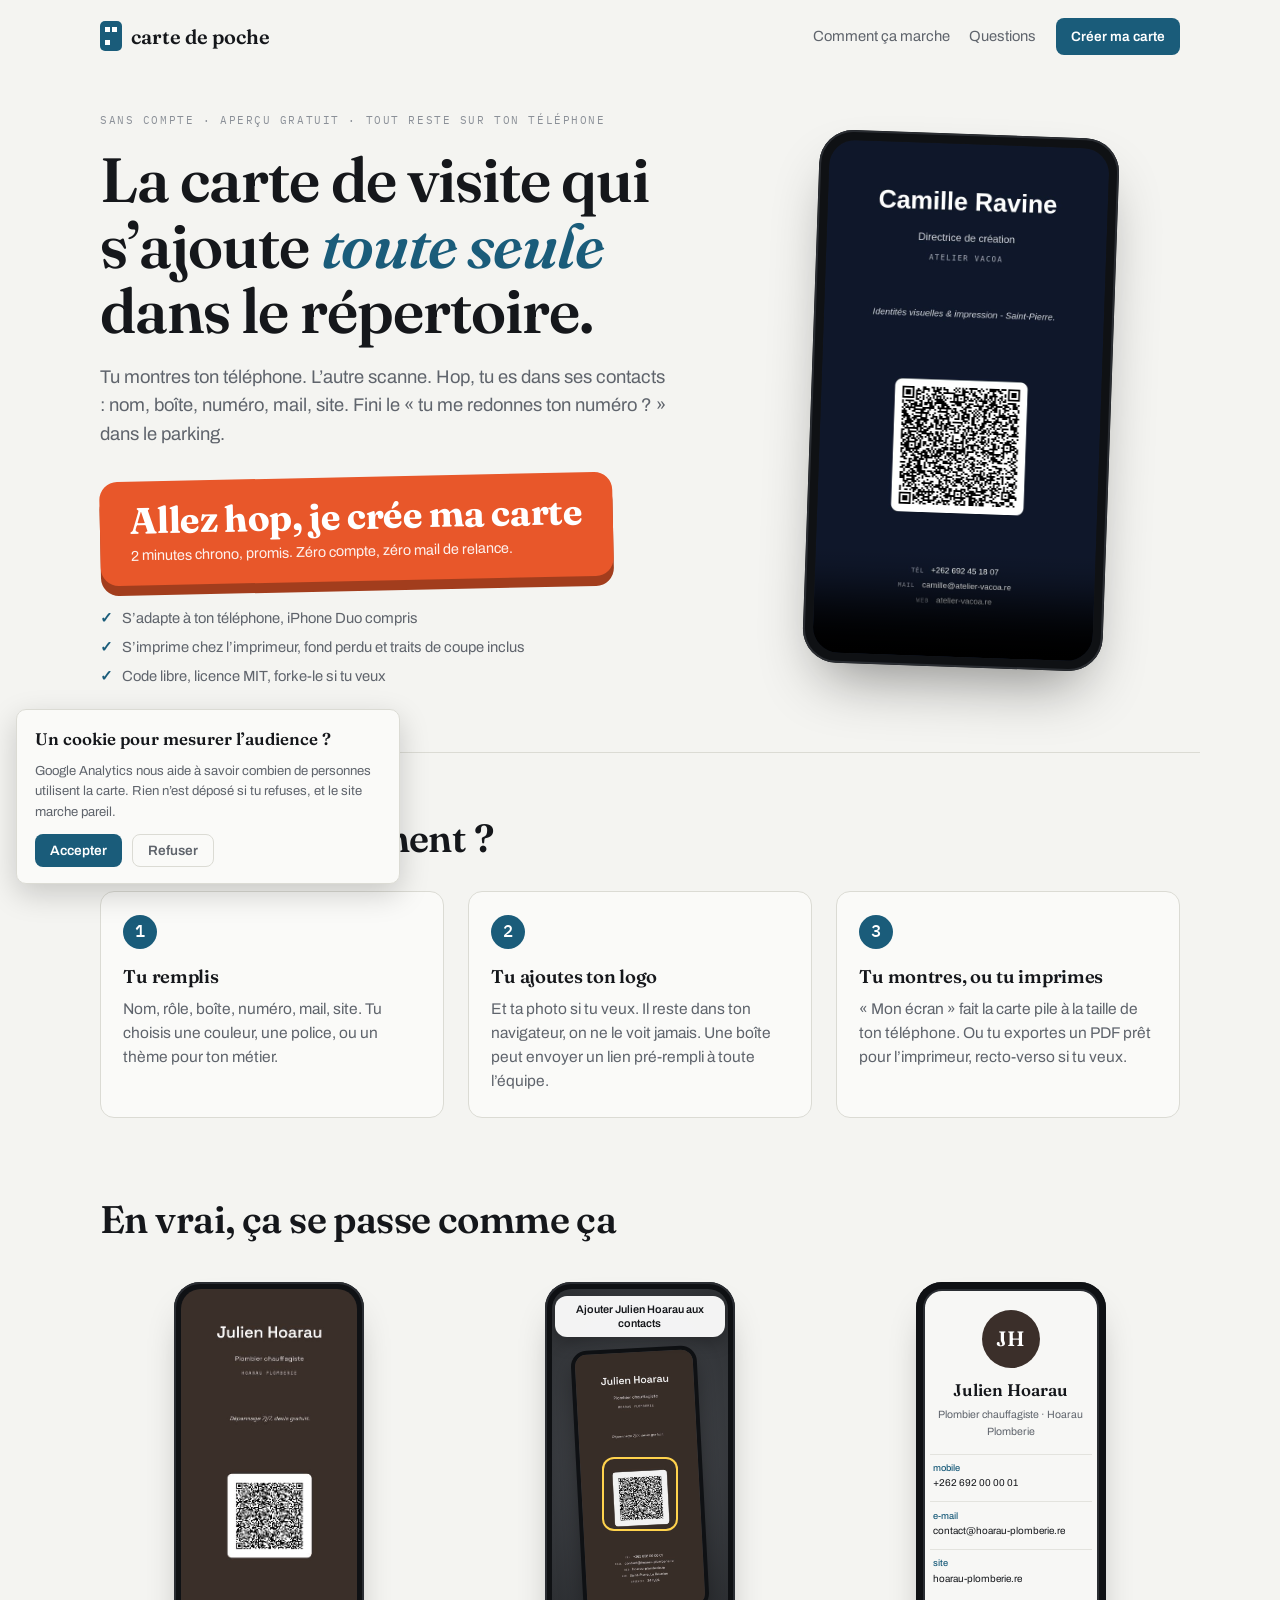
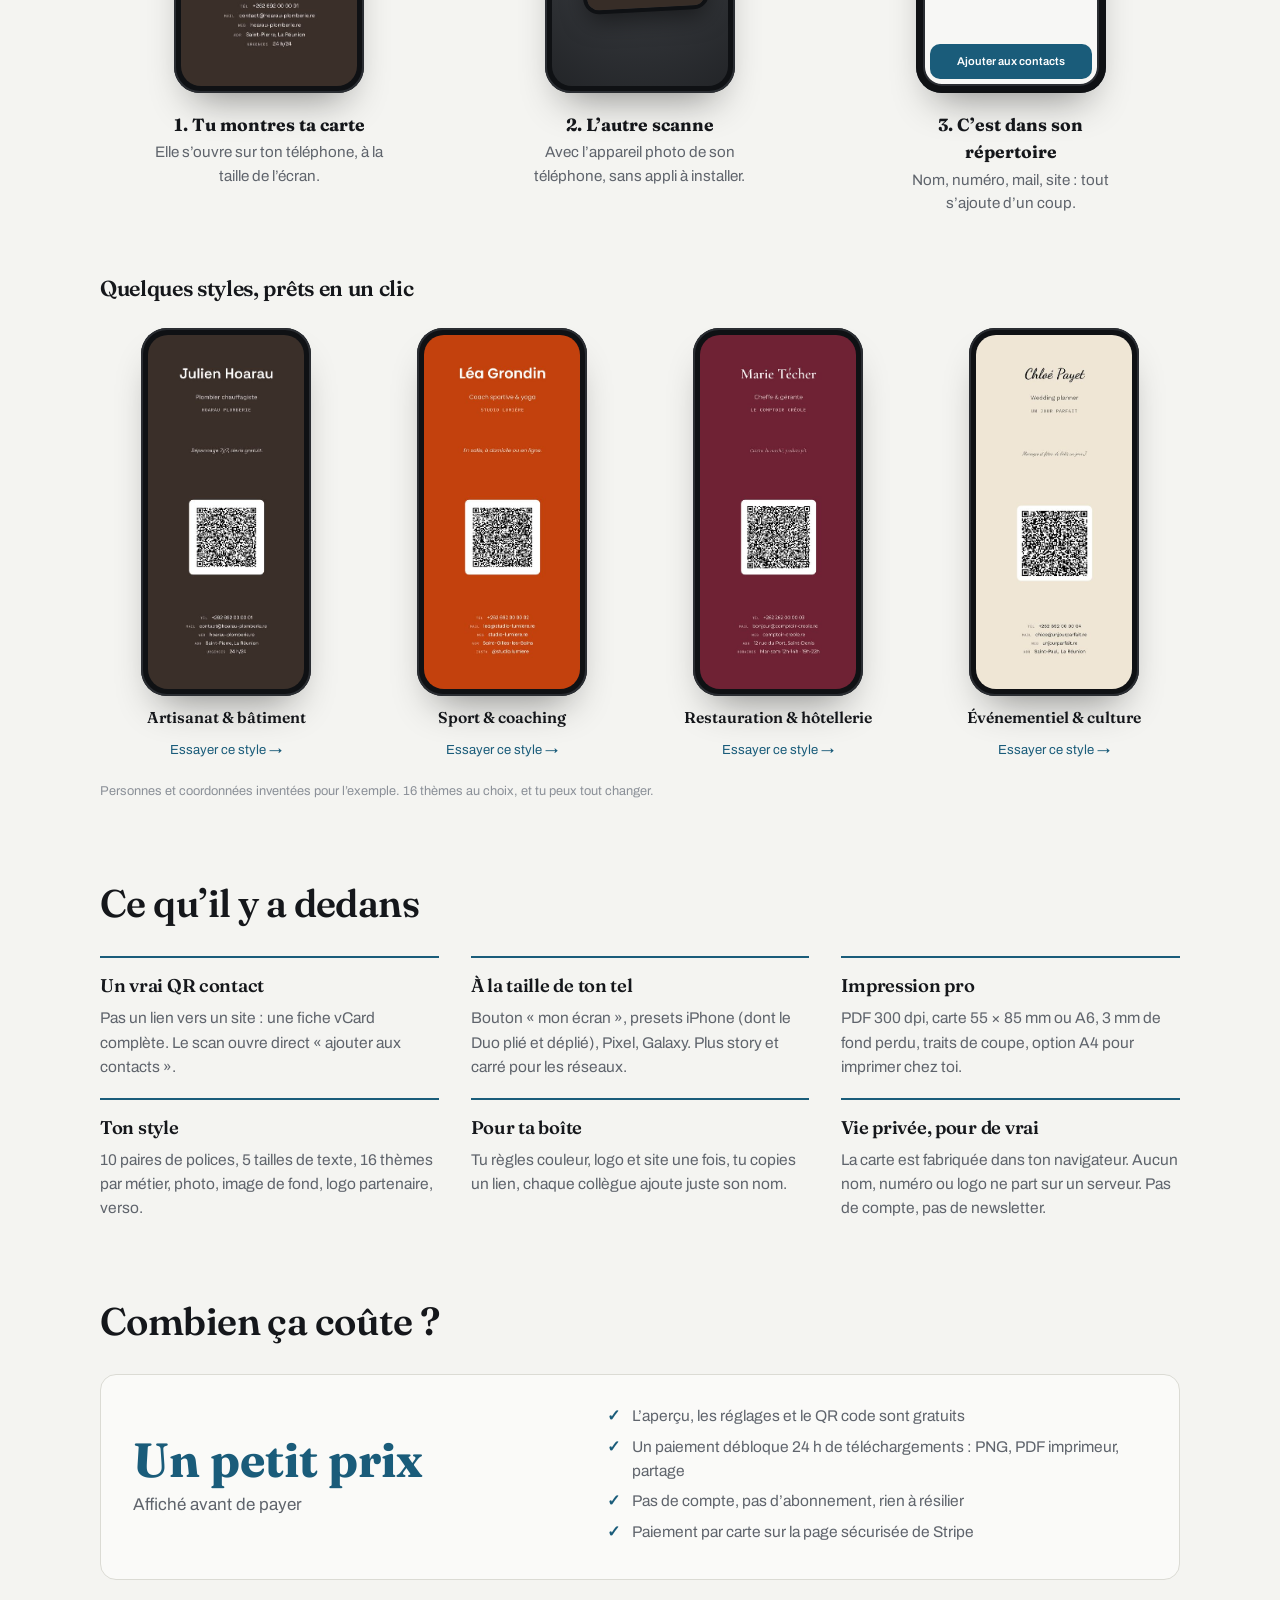
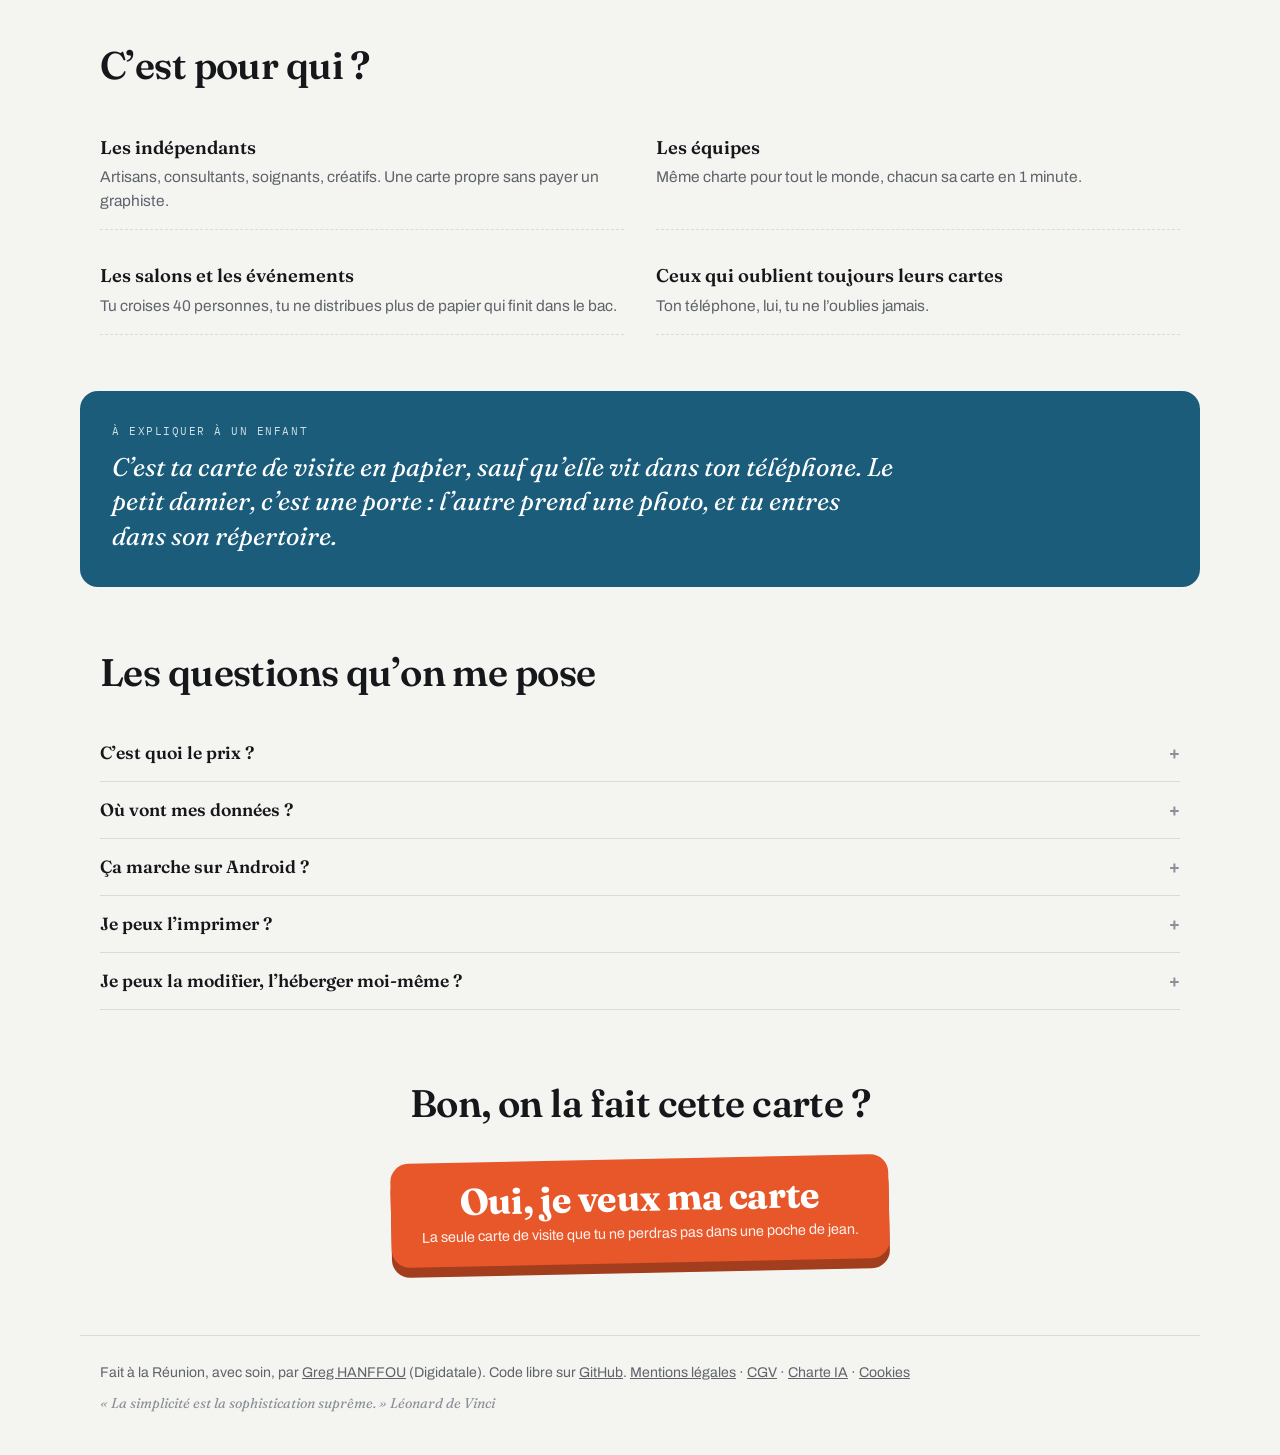
==== commit a7fcf2db: "Site : section « En vrai, ça se passe comme ça » avec des exemples Trois étapes illustrées (la carte" ====
--- a/index.html
+++ b/index.html
@@ -37,7 +37,7 @@
 <link rel="preconnect" href="https://fonts.googleapis.com">
 <link rel="preconnect" href="https://fonts.gstatic.com" crossorigin>
 <link rel="stylesheet" href="https://fonts.googleapis.com/css2?family=Fraunces:ital,opsz,wght@0,9..144,300..800;1,9..144,300..700&family=Archivo:wght@400;500;600&family=IBM+Plex+Mono:wght@400;500&display=swap">
-<link rel="stylesheet" href="/landing.css?v=6">
+<link rel="stylesheet" href="/landing.css?v=7">
 </head>
 <body>
 <!-- Google Tag Manager (noscript) -->
@@ -85,6 +85,46 @@
       <li><span class="num">2</span><h3>Tu ajoutes ton logo</h3><p>Et ta photo si tu veux. Il reste dans ton navigateur, on ne le voit jamais. Une boîte peut envoyer un lien pré-rempli à toute l’équipe.</p></li>
       <li><span class="num">3</span><h3>Tu montres, ou tu imprimes</h3><p>« Mon écran » fait la carte pile à la taille de ton téléphone. Ou tu exportes un PDF prêt pour l’imprimeur, recto-verso si tu veux.</p></li>
     </ol>
+  </section>
+
+  <section class="demo" id="exemples">
+    <h2>En vrai, ça se passe comme ça</h2>
+    <p class="demo-swipe" aria-hidden="true">Fais glisser pour voir la suite →</p>
+    <ol class="demo-steps">
+      <li>
+        <div class="mini-phone"><img src="/media/exemples/artisan.jpg" alt="Carte de Julien Hoarau, plombier, affichée sur son téléphone" width="420" height="913" loading="lazy"></div>
+        <p><strong>1. Tu montres ta carte</strong>Elle s’ouvre sur ton téléphone, à la taille de l’écran.</p>
+      </li>
+      <li>
+        <div class="mini-phone mini-cam" aria-hidden="true">
+          <span class="cam-target"><img src="/media/exemples/artisan.jpg" alt="" width="420" height="913" loading="lazy"></span>
+          <span class="cam-frame"></span>
+          <span class="cam-pill">Ajouter Julien Hoarau aux contacts</span>
+        </div>
+        <p><strong>2. L’autre scanne</strong>Avec l’appareil photo de son téléphone, sans appli à installer.</p>
+      </li>
+      <li>
+        <div class="mini-phone mini-contact" aria-hidden="true">
+          <span class="ct-avatar">JH</span>
+          <span class="ct-name">Julien Hoarau</span>
+          <span class="ct-role">Plombier chauffagiste · Hoarau Plomberie</span>
+          <span class="ct-row"><b>mobile</b>+262 692 00 00 01</span>
+          <span class="ct-row"><b>e-mail</b>contact@hoarau-plomberie.re</span>
+          <span class="ct-row"><b>site</b>hoarau-plomberie.re</span>
+          <span class="ct-add">Ajouter aux contacts</span>
+        </div>
+        <p><strong>3. C’est dans son répertoire</strong>Nom, numéro, mail, site : tout s’ajoute d’un coup.</p>
+      </li>
+    </ol>
+
+    <h3 class="demo-h">Quelques styles, prêts en un clic</h3>
+    <ul class="demo-styles">
+      <li><a href="/app?theme=craft"><span class="mini-phone"><img src="/media/exemples/artisan.jpg" alt="Exemple de carte pour un artisan" width="420" height="913" loading="lazy"></span><span class="ds-name">Artisanat &amp; bâtiment</span><span class="ds-try">Essayer ce style →</span></a></li>
+      <li><a href="/app?theme=sport"><span class="mini-phone"><img src="/media/exemples/coach.jpg" alt="Exemple de carte pour une coach sportive" width="420" height="913" loading="lazy"></span><span class="ds-name">Sport &amp; coaching</span><span class="ds-try">Essayer ce style →</span></a></li>
+      <li><a href="/app?theme=food"><span class="mini-phone"><img src="/media/exemples/restaurant.jpg" alt="Exemple de carte pour un restaurant" width="420" height="913" loading="lazy"></span><span class="ds-name">Restauration &amp; hôtellerie</span><span class="ds-try">Essayer ce style →</span></a></li>
+      <li><a href="/app?theme=events"><span class="mini-phone"><img src="/media/exemples/evenement.jpg" alt="Exemple de carte pour une wedding planner" width="420" height="913" loading="lazy"></span><span class="ds-name">Événementiel &amp; culture</span><span class="ds-try">Essayer ce style →</span></a></li>
+    </ul>
+    <p class="demo-note">Personnes et coordonnées inventées pour l’exemple. 16 thèmes au choix, et tu peux tout changer.</p>
   </section>
 
   <section class="features">
--- a/landing.css
+++ b/landing.css
@@ -72,6 +72,47 @@
 .phone{width:min(300px,78vw);aspect-ratio:338/600;border-radius:34px;padding:10px;background:#0f1114;box-shadow:0 30px 60px -20px rgba(0,0,0,.45),inset 0 0 0 2px #2a2d32;transform:rotate(2deg)}
 .phone video{display:block;width:100%;height:100%;object-fit:cover;border-radius:26px;background:#101215}
 
+/* exemples : la carte sur un téléphone, le scan, le contact ajouté, puis des styles */
+.demo{padding-top:3.5rem;padding-bottom:1rem}
+.demo-steps{list-style:none;margin:2rem 0 0;padding:0;display:grid;grid-template-columns:repeat(3,minmax(0,1fr));gap:2rem}
+.demo-steps li{display:flex;flex-direction:column;align-items:center;text-align:center;gap:1.1rem}
+.demo-steps p{color:var(--ink-2);font-size:.95rem;max-width:26ch;margin:0}
+.demo-steps strong{display:block;color:var(--ink);font-family:var(--serif);font-size:1.1rem;margin-bottom:.2rem}
+.mini-phone{position:relative;display:block;width:190px;aspect-ratio:9/19.5;border-radius:26px;padding:7px;background:#0f1114;box-shadow:0 22px 40px -18px rgba(0,0,0,.45),inset 0 0 0 2px #2a2d32;overflow:hidden}
+.mini-phone img{display:block;width:100%;height:100%;object-fit:cover;border-radius:20px}
+/* vue « appareil photo » : le téléphone de l'autre, visé, avec le cadre jaune sur le QR */
+.mini-cam{background:#0f1114}
+.mini-cam::before{content:"";position:absolute;inset:7px;border-radius:20px;background:radial-gradient(120% 80% at 50% 40%,#4a4d52,#1c1e21)}
+.cam-target{position:absolute;left:19%;width:62%;top:17%;aspect-ratio:420/913;border-radius:12px;box-shadow:0 0 0 4px #0f1114,0 10px 24px rgba(0,0,0,.5);overflow:hidden;transform:rotate(-3deg)}
+.cam-target img{border-radius:0;filter:brightness(.95)}
+.cam-frame{position:absolute;left:31%;width:38%;top:43%;height:17%;border-radius:10px;box-shadow:0 0 0 2px #ffd34d}
+.cam-pill{position:absolute;left:10px;right:10px;top:14px;background:rgba(255,255,255,.94);color:#15171b;font-size:.68rem;font-weight:600;line-height:1.25;padding:.45rem .6rem;border-radius:12px;box-shadow:0 6px 16px rgba(0,0,0,.25)}
+.mini-contact{background:#f7f7f5;display:flex;flex-direction:column;align-items:center;padding:28px 14px 14px;gap:.25rem;color:#15171b;box-shadow:0 22px 40px -18px rgba(0,0,0,.45),inset 0 0 0 7px #0f1114,inset 0 0 0 9px #2a2d32}
+.ct-avatar{width:58px;height:58px;border-radius:50%;background:#3b2f2a;color:#fff;display:flex;align-items:center;justify-content:center;font-family:var(--serif);font-weight:600;font-size:1.3rem;margin-bottom:.35rem}
+.ct-name{font-family:var(--serif);font-weight:600;font-size:1.05rem}
+.ct-role{font-size:.66rem;color:#5f646c;text-align:center;margin-bottom:.6rem}
+.ct-row{width:100%;font-size:.62rem;text-align:left;border-top:1px solid #e3e3de;padding:.4rem .2rem;word-break:break-all}
+.ct-row b{display:block;font-weight:500;color:#1a5c7a;font-size:.58rem}
+.ct-add{margin-top:auto;width:100%;text-align:center;background:#1a5c7a;color:#fff;font-size:.7rem;font-weight:600;padding:.55rem;border-radius:10px}
+.demo-h{font-size:1.35rem;margin:3.5rem 0 1.4rem}
+.demo-styles{list-style:none;margin:0;padding:0;display:grid;grid-template-columns:repeat(4,minmax(0,1fr));gap:1.5rem}
+.demo-styles a{display:flex;flex-direction:column;align-items:center;gap:.6rem;text-decoration:none;color:var(--ink)}
+.demo-styles .mini-phone{width:min(170px,100%);transition:transform .2s}
+.demo-styles a:hover .mini-phone{transform:translateY(-4px) rotate(-1deg)}
+.ds-name{font-family:var(--serif);font-weight:600;font-size:.98rem;text-align:center}
+.ds-try{font-size:.82rem;color:var(--accent)}
+.demo-note{font-size:.8rem;color:var(--ink-3);margin:1.4rem 0 0}
+.demo-swipe{display:none;font-size:.8rem;color:var(--ink-3);margin:.6rem 0 0}
+@media (prefers-reduced-motion:reduce){.demo-styles .mini-phone{transition:none}.demo-styles a:hover .mini-phone{transform:none}}
+@media (max-width:900px){
+  /* mobile : étapes et styles en rangées qu'on fait défiler du doigt */
+  .demo-steps,.demo-styles{display:flex;overflow-x:auto;scroll-snap-type:x mandatory;gap:1.1rem;margin-left:-1.25rem;margin-right:-1.25rem;padding:0 1.25rem .8rem;scroll-padding:0 1.25rem}
+  .demo-steps li{flex:0 0 64%;scroll-snap-align:start}
+  .demo-steps .mini-phone{width:170px}
+  .demo-styles li{flex:0 0 44%;scroll-snap-align:start}
+  .demo-swipe{display:block}
+}
+
 /* étapes */
 .steps{padding-top:3.5rem;padding-bottom:1rem;border-top:1px solid var(--rule)}
 .steps-grid{list-style:none;margin:0;padding:0;display:grid;grid-template-columns:repeat(3,minmax(0,1fr));gap:1.5rem}
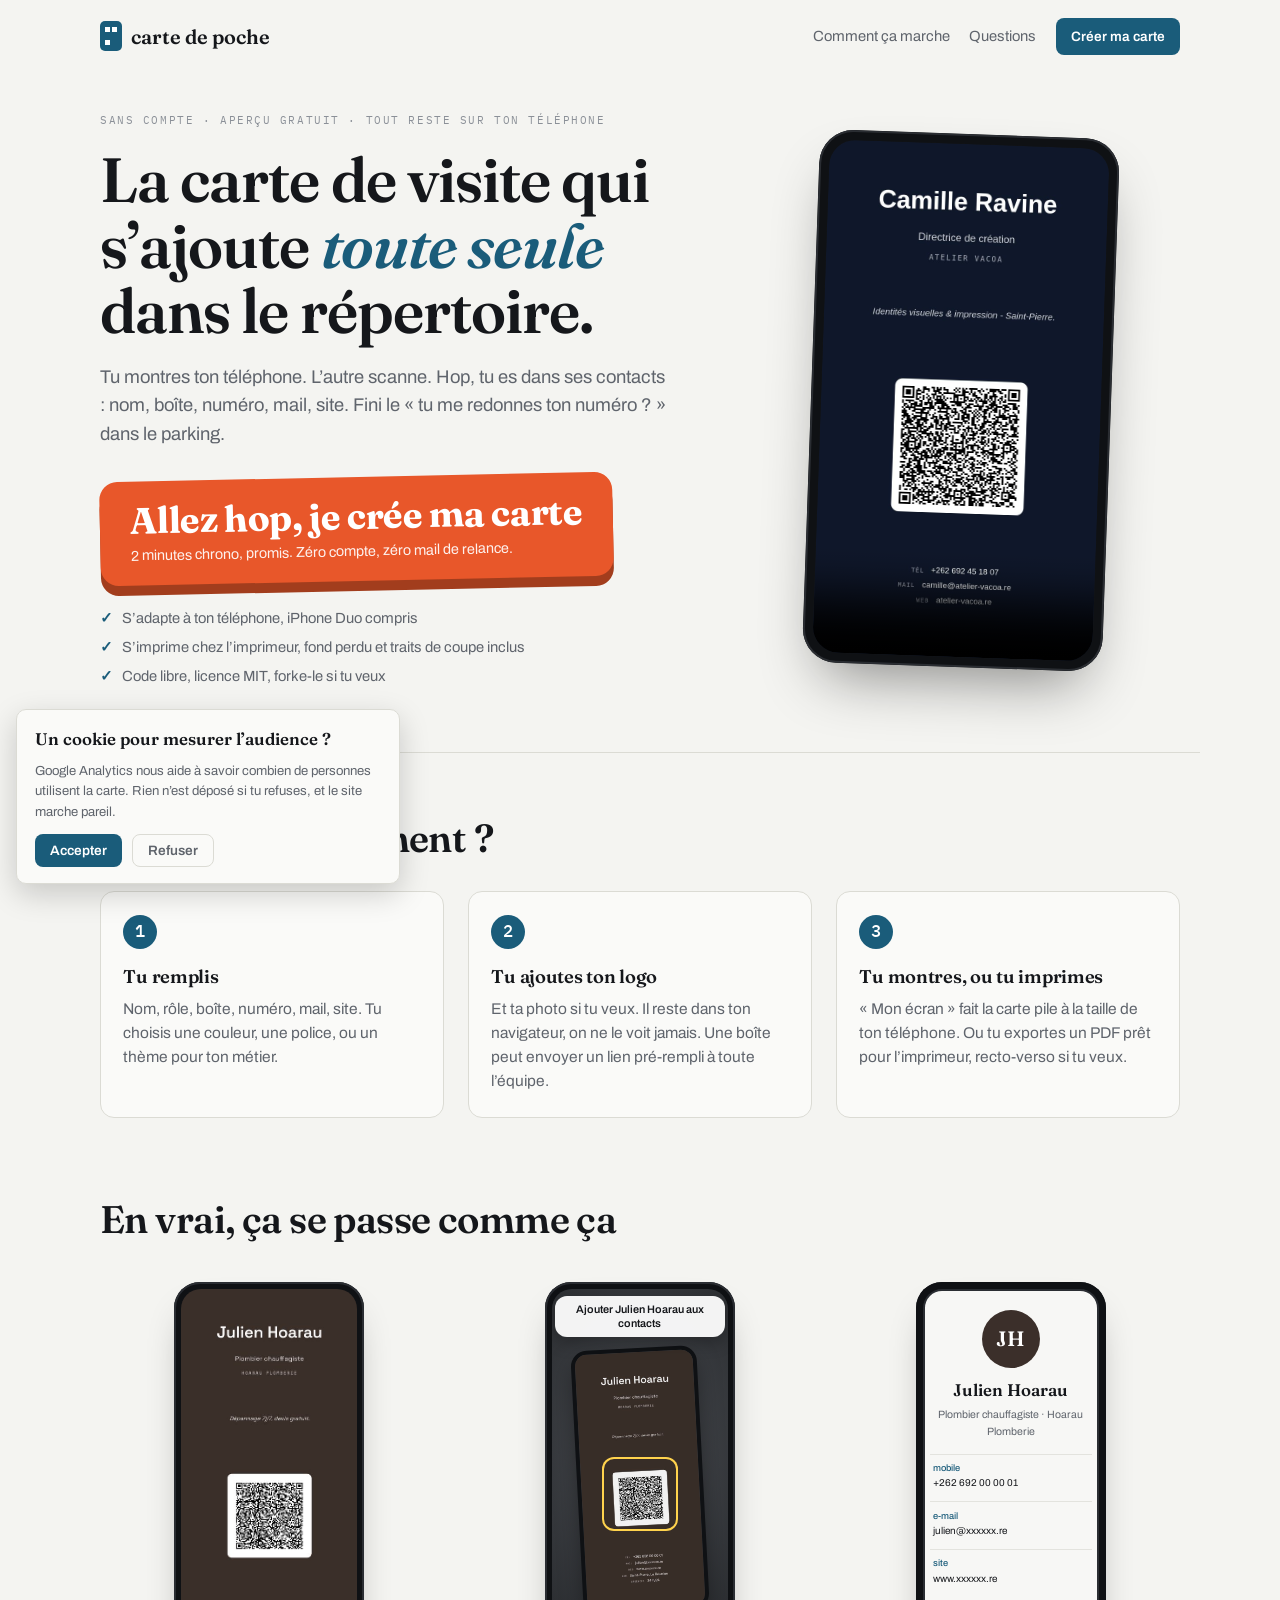
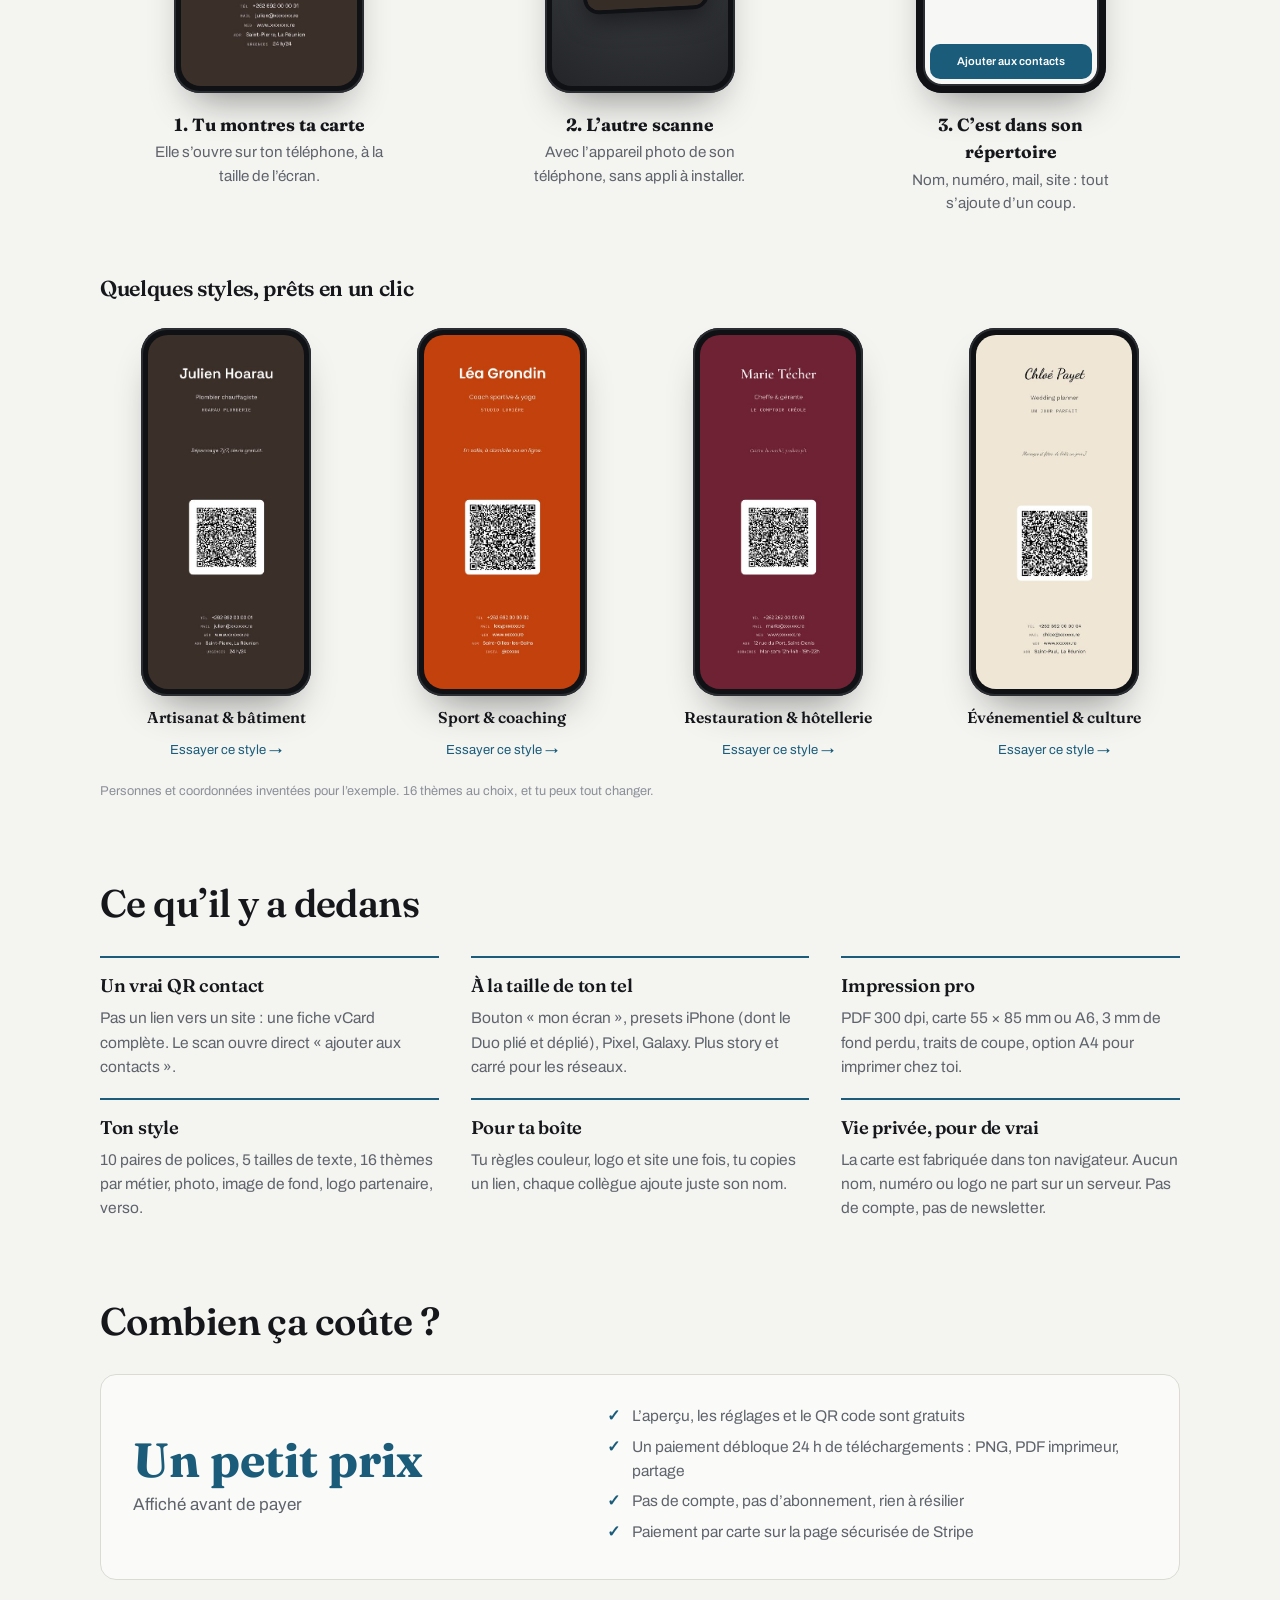
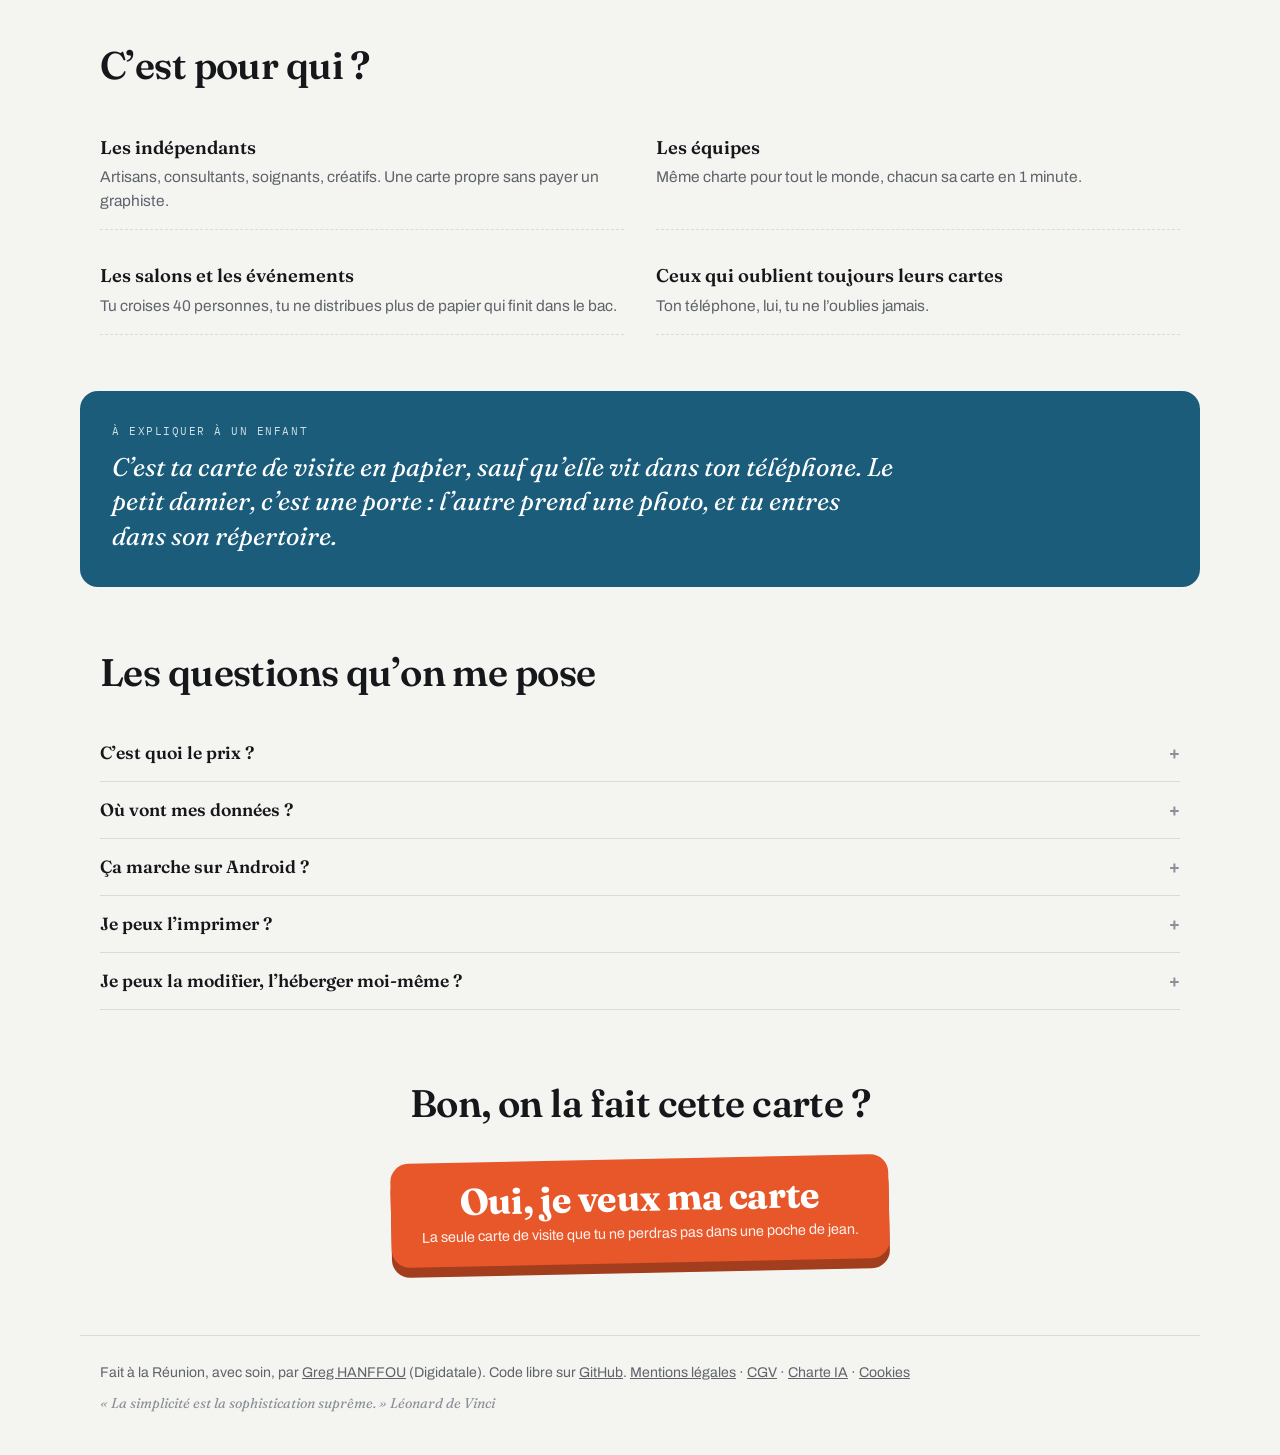
==== commit 6ec4997b: "Site : exemples avec mail, site et Instagram masqués (xxxxxx) Les adresses mail, sites et le compte " ====
--- a/index.html
+++ b/index.html
@@ -109,8 +109,8 @@
           <span class="ct-name">Julien Hoarau</span>
           <span class="ct-role">Plombier chauffagiste · Hoarau Plomberie</span>
           <span class="ct-row"><b>mobile</b>+262 692 00 00 01</span>
-          <span class="ct-row"><b>e-mail</b>contact@hoarau-plomberie.re</span>
-          <span class="ct-row"><b>site</b>hoarau-plomberie.re</span>
+          <span class="ct-row"><b>e-mail</b>julien@xxxxxx.re</span>
+          <span class="ct-row"><b>site</b>www.xxxxxx.re</span>
           <span class="ct-add">Ajouter aux contacts</span>
         </div>
         <p><strong>3. C’est dans son répertoire</strong>Nom, numéro, mail, site : tout s’ajoute d’un coup.</p>
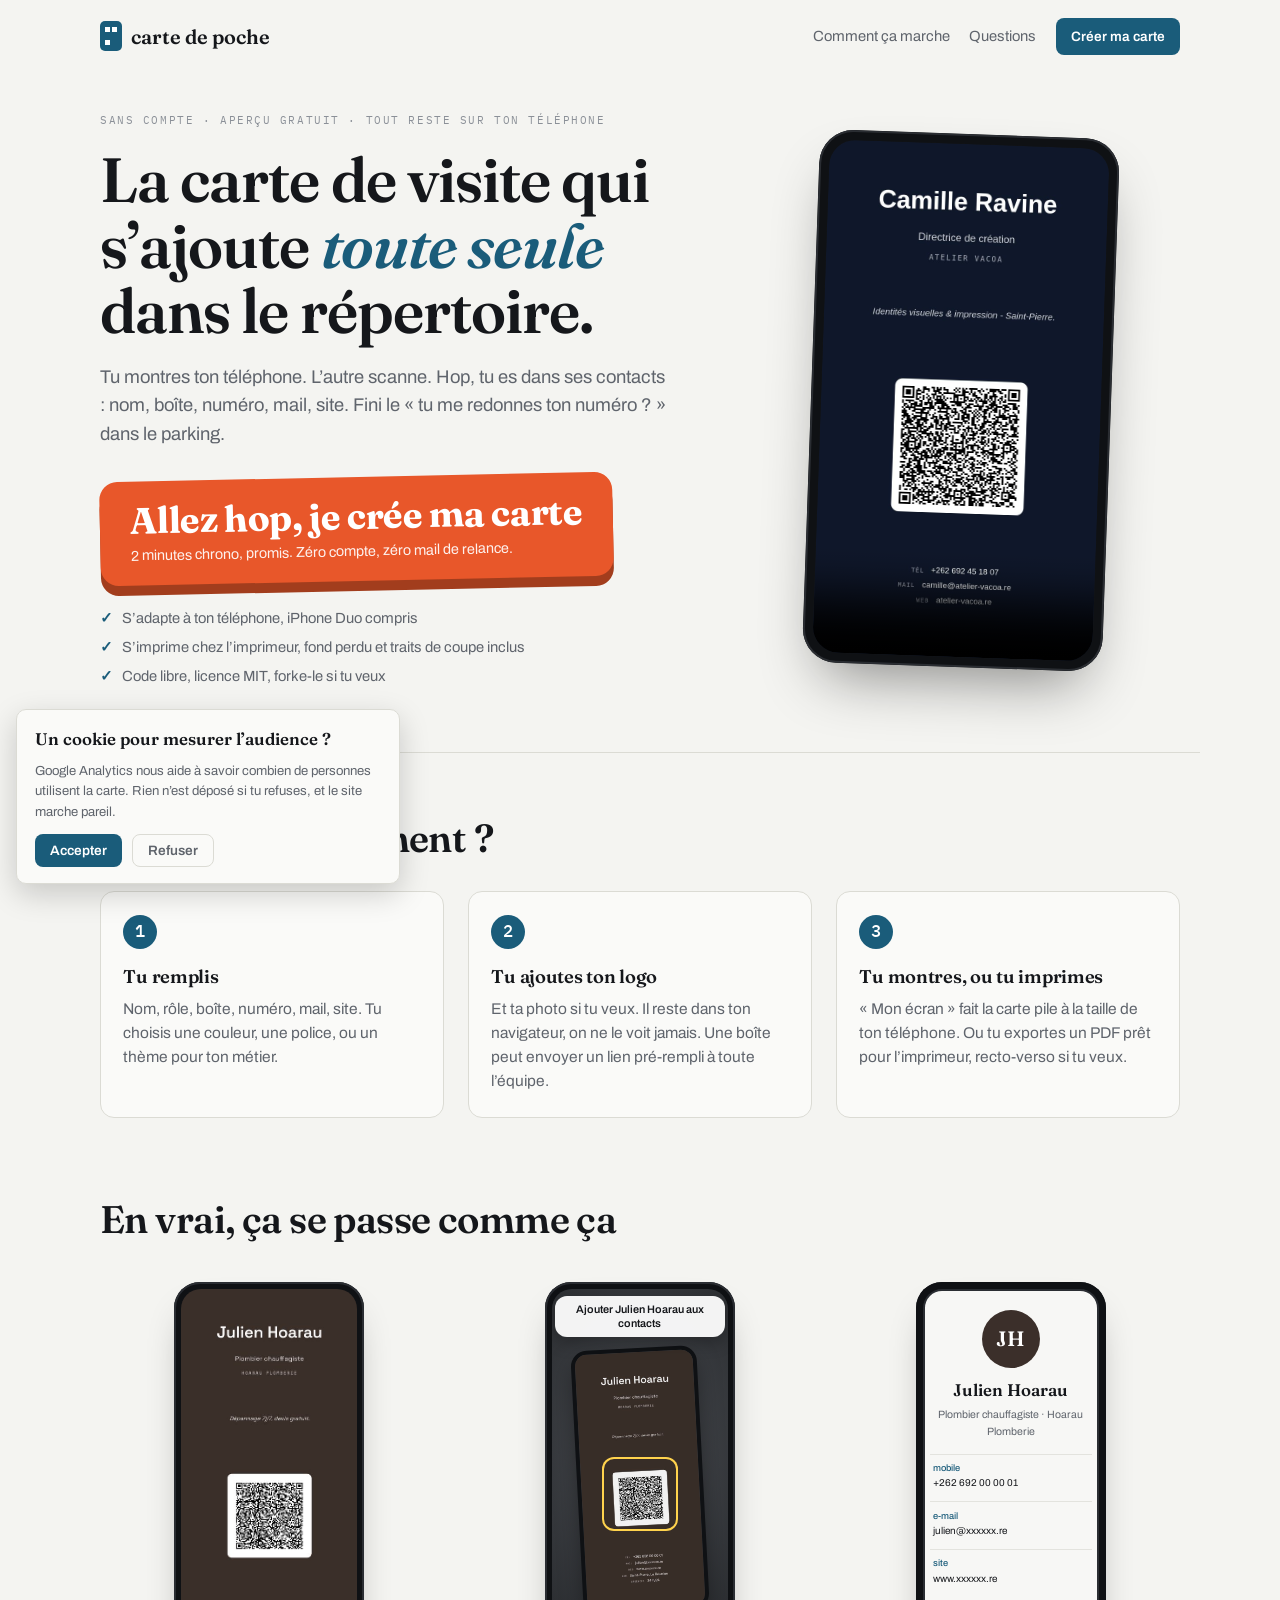
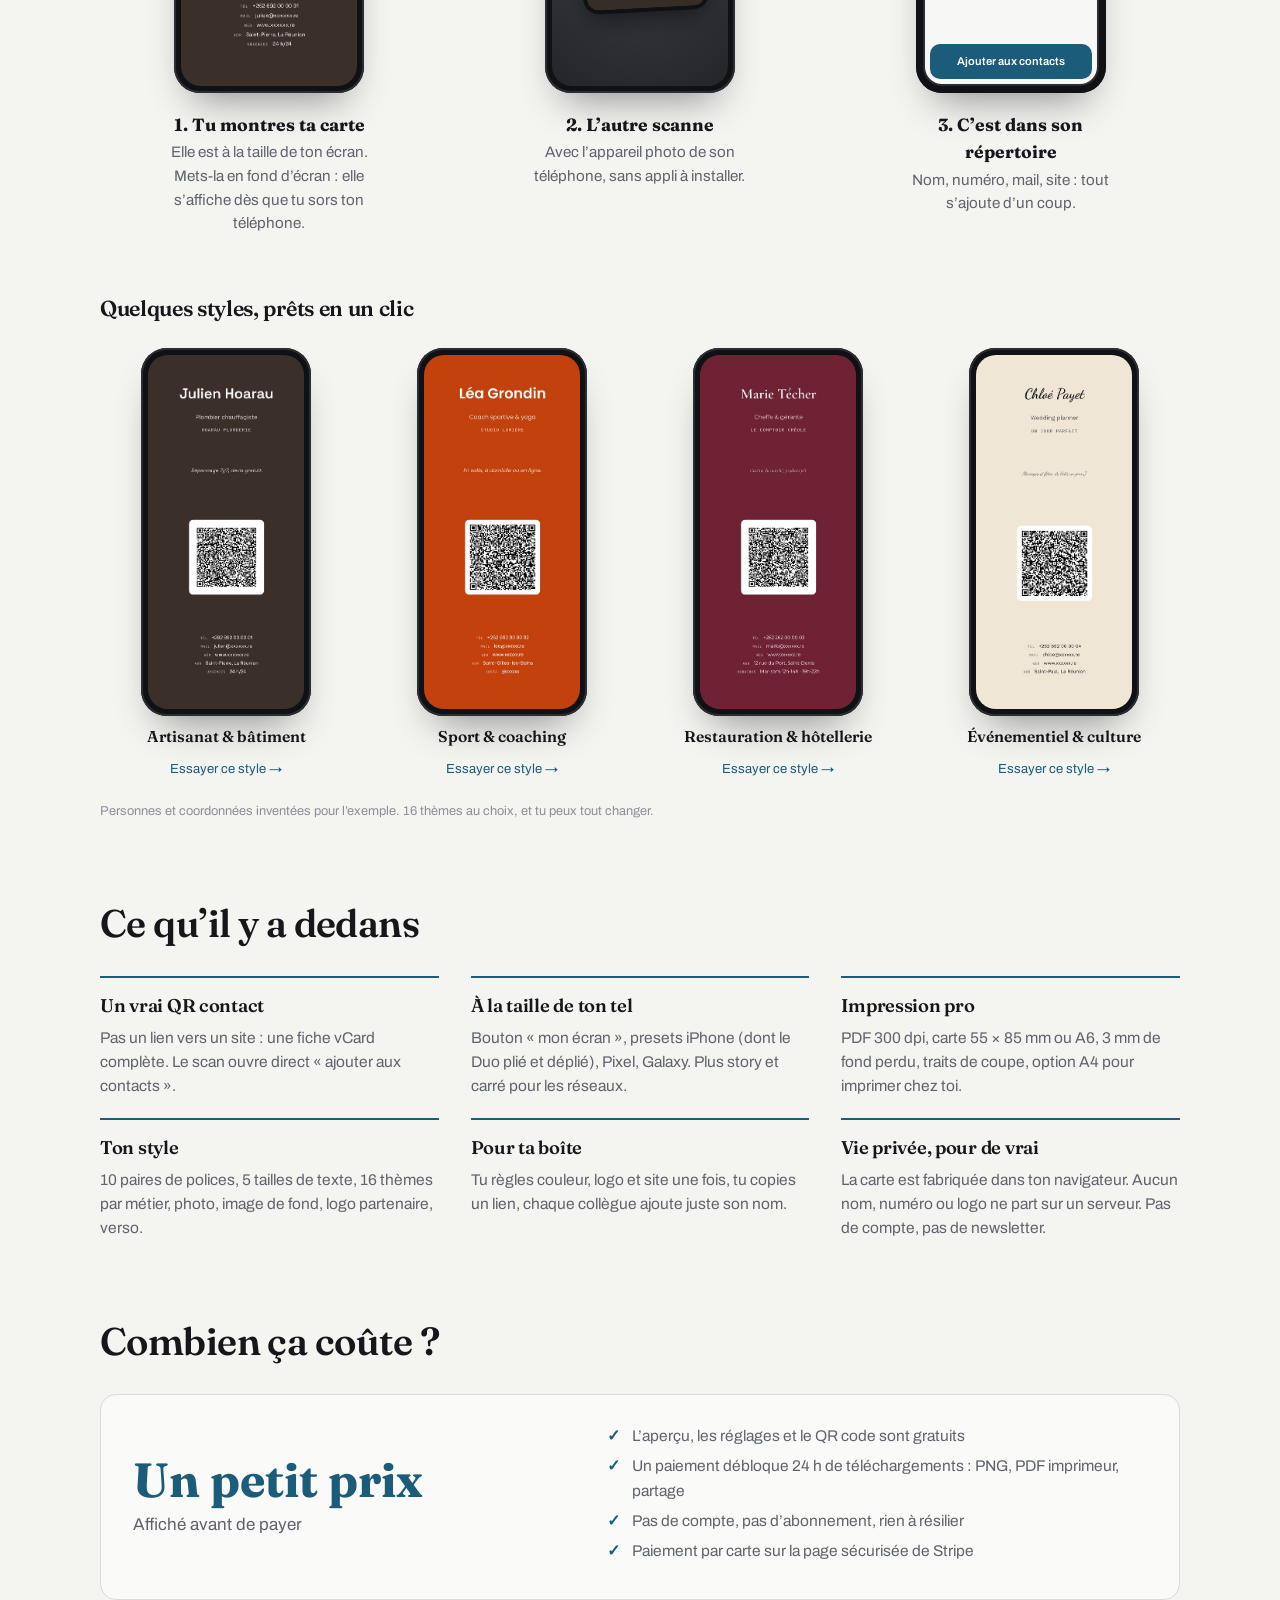
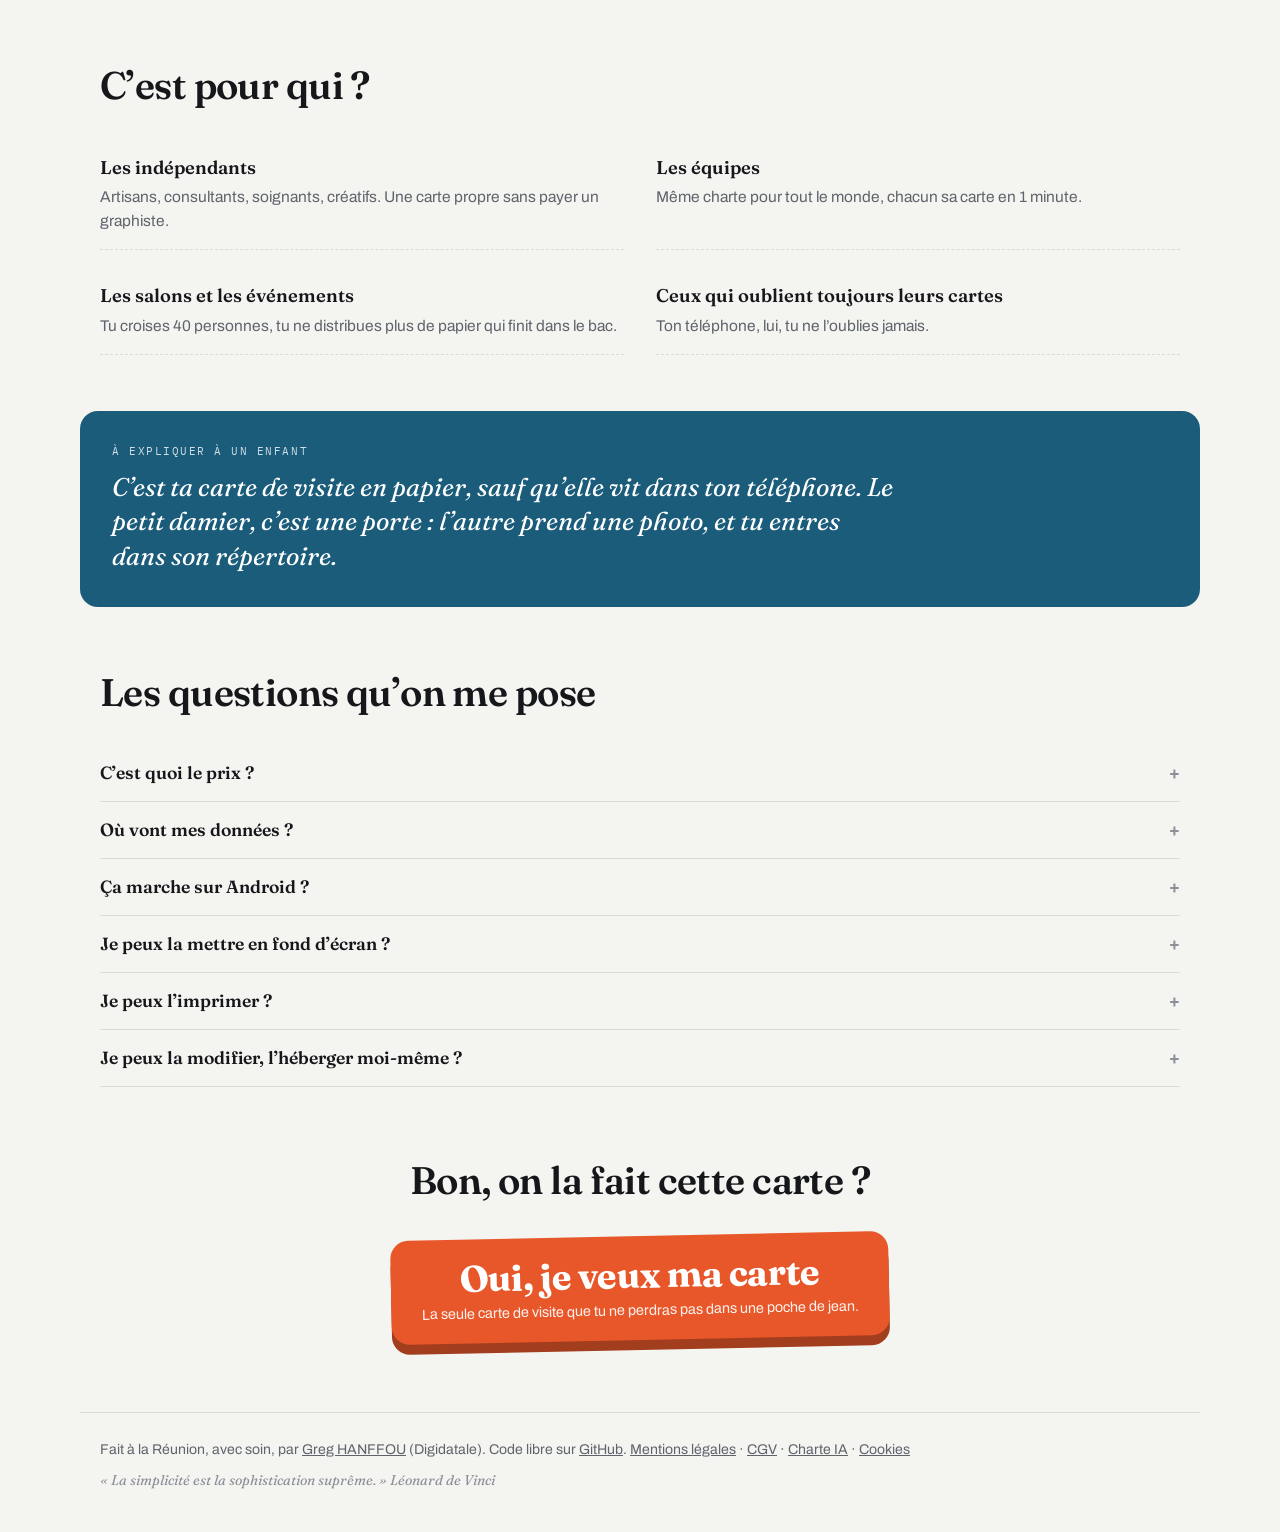
==== commit f0082ae6: "Site : la carte peut se mettre en fond d'écran Étape 1 des exemples : « Mets-la en fond d'écran : el" ====
--- a/index.html
+++ b/index.html
@@ -93,7 +93,7 @@
     <ol class="demo-steps">
       <li>
         <div class="mini-phone"><img src="/media/exemples/artisan.jpg" alt="Carte de Julien Hoarau, plombier, affichée sur son téléphone" width="420" height="913" loading="lazy"></div>
-        <p><strong>1. Tu montres ta carte</strong>Elle s’ouvre sur ton téléphone, à la taille de l’écran.</p>
+        <p><strong>1. Tu montres ta carte</strong>Elle est à la taille de ton écran. Mets-la en fond d’écran : elle s’affiche dès que tu sors ton téléphone.</p>
       </li>
       <li>
         <div class="mini-phone mini-cam" aria-hidden="true">
@@ -175,6 +175,7 @@
     <details><summary>C’est quoi le prix ?</summary><p>Tu crées, règles et prévisualises ta carte gratuitement. Pour la télécharger (PNG, PDF pour l’imprimeur, partage), tu débloques 24 h d’accès : <span id="faq-price">le prix est affiché avant de payer</span>. Pas d’abonnement, pas de compte. Le code reste public sous licence MIT : tu peux aussi l’héberger toi-même.</p></details>
     <details><summary>Où vont mes données ?</summary><p>Nulle part. La carte est dessinée par ton navigateur, et mémorisée dans ton navigateur. Le paiement passe par Stripe : on ne voit jamais ton numéro de carte bancaire. On compte juste les visites, anonymement, et Google Analytics seulement si tu acceptes la bannière.</p></details>
     <details><summary>Ça marche sur Android ?</summary><p>Oui, sur tout ce qui a un navigateur et un appareil photo. Presets Pixel et Galaxy, et « mon écran » pour le reste.</p></details>
+    <details><summary>Je peux la mettre en fond d’écran ?</summary><p>Oui, c’est même le plus pratique. L’image fait pile la taille de ton écran : enregistre-la dans tes photos, puis choisis-la comme fond d’écran de verrouillage. Ta carte s’affiche dès que tu allumes ton téléphone, sans le déverrouiller ni ouvrir d’appli. Évite l’écran d’accueil : les icônes des applis cacheraient le QR code. Sur certains téléphones, l’heure passe par-dessus le haut de la carte, mais le QR code reste bien visible au milieu.</p></details>
     <details><summary>Je peux l’imprimer ?</summary><p>Oui, le PDF a été validé par un vrai imprimeur : 300 dpi, fond perdu, traits de coupe, recto-verso possible.</p></details>
     <details><summary>Je peux la modifier, l’héberger moi-même ?</summary><p>Oui. C’est un site statique sans dépendance : tu forkes le dépôt GitHub, tu cliques « deploy », c’est en ligne.</p></details>
   </section>
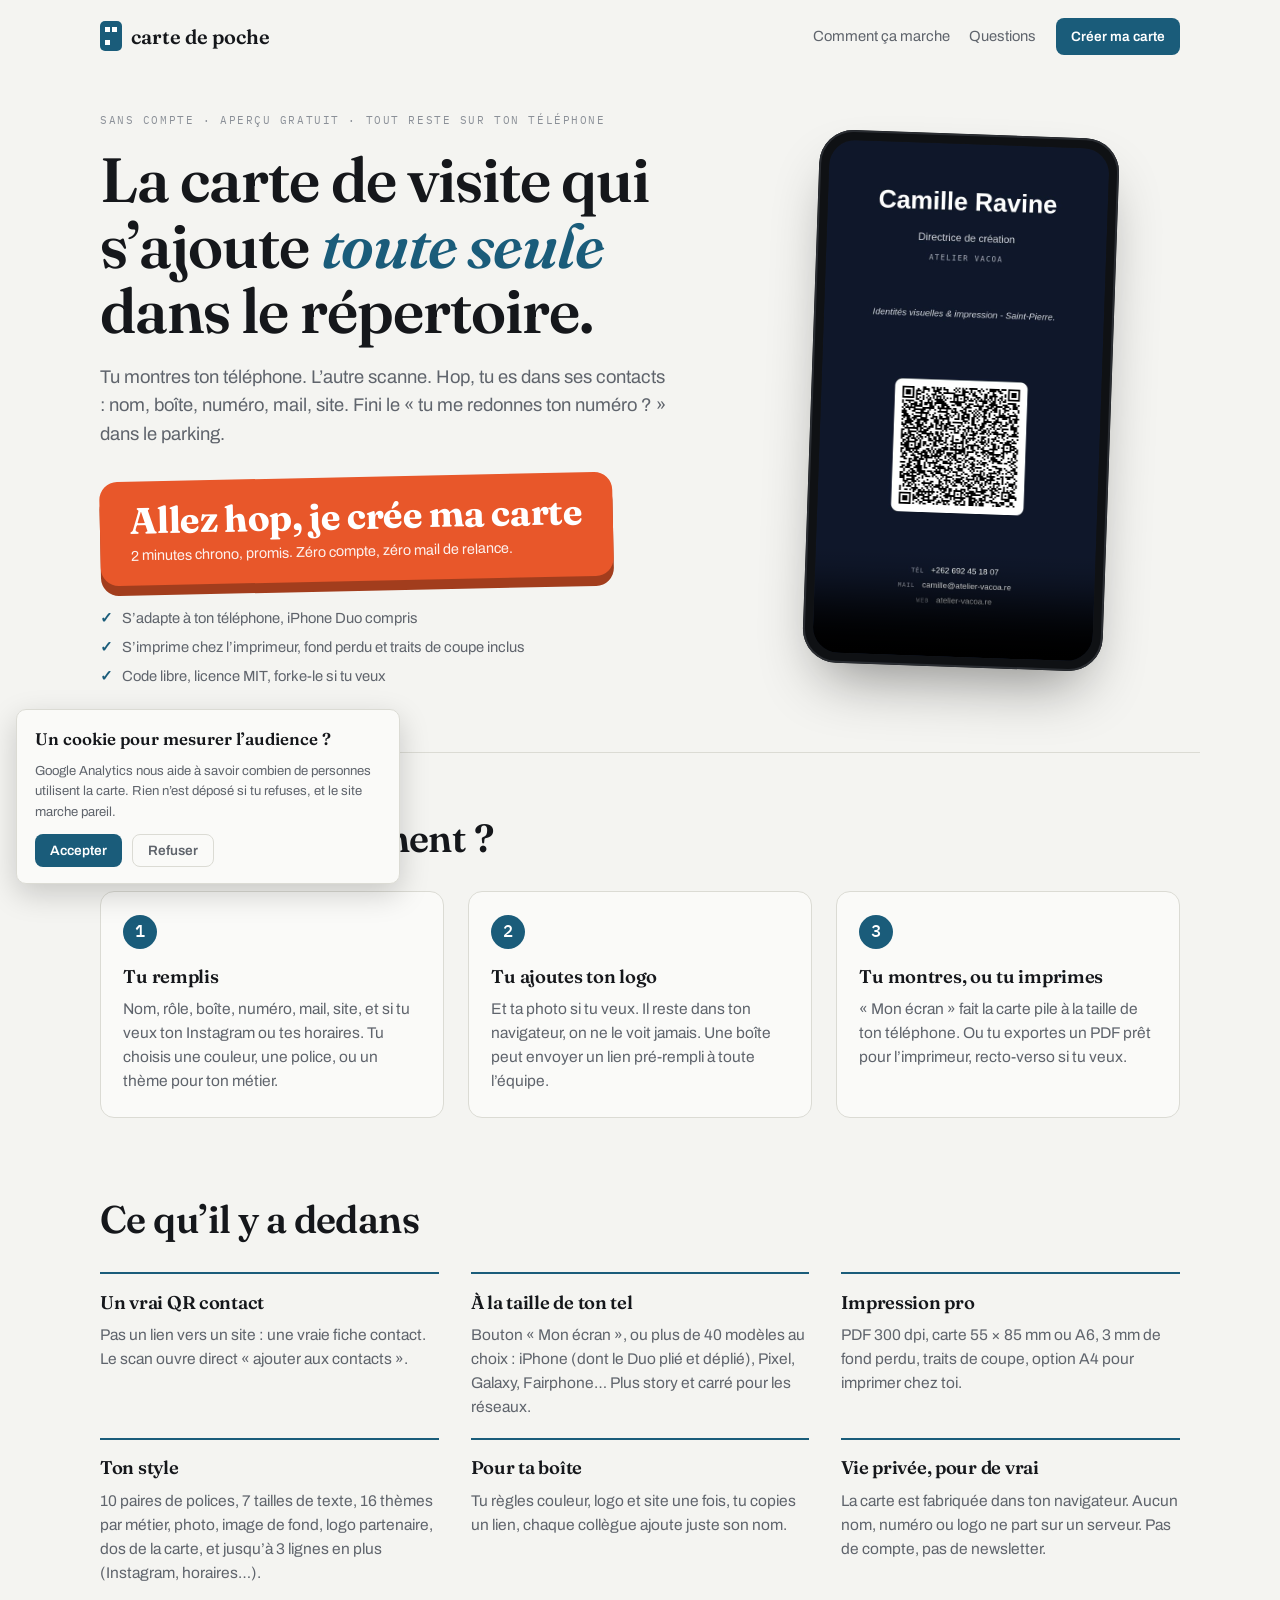
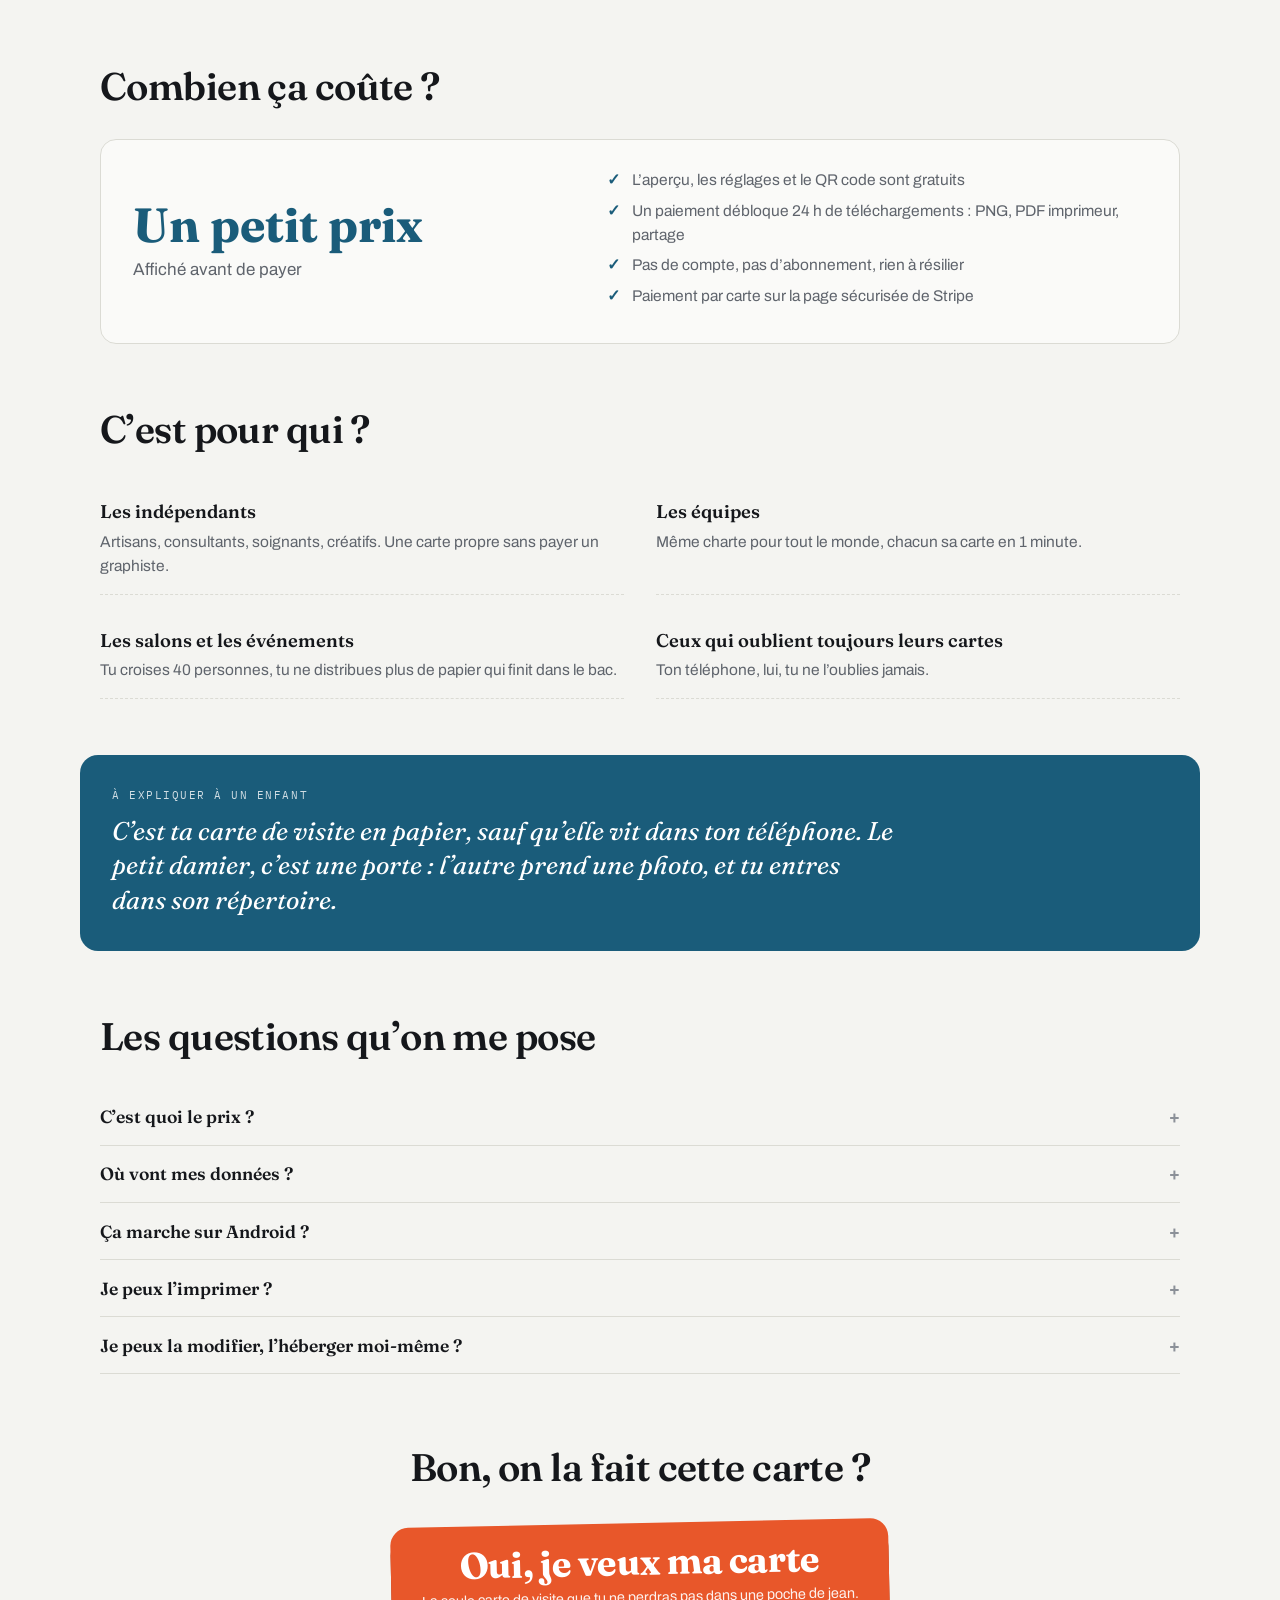
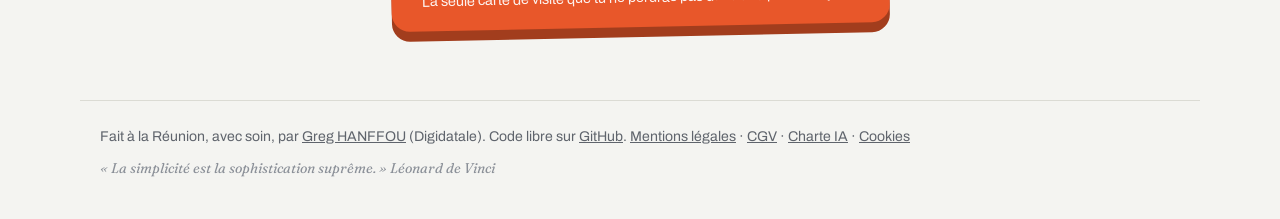
==== commit 0f8053b4: "Merge pull request #20 from greggstyle/site/textes-a-jour Site : textes de l'accueil mis à jour avec" ====
--- a/index.html
+++ b/index.html
@@ -37,7 +37,7 @@
 <link rel="preconnect" href="https://fonts.googleapis.com">
 <link rel="preconnect" href="https://fonts.gstatic.com" crossorigin>
 <link rel="stylesheet" href="https://fonts.googleapis.com/css2?family=Fraunces:ital,opsz,wght@0,9..144,300..800;1,9..144,300..700&family=Archivo:wght@400;500;600&family=IBM+Plex+Mono:wght@400;500&display=swap">
-<link rel="stylesheet" href="/landing.css?v=7">
+<link rel="stylesheet" href="/landing.css?v=6">
 </head>
 <body>
 <!-- Google Tag Manager (noscript) -->
@@ -81,59 +81,19 @@
   <section class="steps" id="comment">
     <h2>Ça marche comment ?</h2>
     <ol class="steps-grid">
-      <li><span class="num">1</span><h3>Tu remplis</h3><p>Nom, rôle, boîte, numéro, mail, site. Tu choisis une couleur, une police, ou un thème pour ton métier.</p></li>
+      <li><span class="num">1</span><h3>Tu remplis</h3><p>Nom, rôle, boîte, numéro, mail, site, et si tu veux ton Instagram ou tes horaires. Tu choisis une couleur, une police, ou un thème pour ton métier.</p></li>
       <li><span class="num">2</span><h3>Tu ajoutes ton logo</h3><p>Et ta photo si tu veux. Il reste dans ton navigateur, on ne le voit jamais. Une boîte peut envoyer un lien pré-rempli à toute l’équipe.</p></li>
       <li><span class="num">3</span><h3>Tu montres, ou tu imprimes</h3><p>« Mon écran » fait la carte pile à la taille de ton téléphone. Ou tu exportes un PDF prêt pour l’imprimeur, recto-verso si tu veux.</p></li>
     </ol>
   </section>
 
-  <section class="demo" id="exemples">
-    <h2>En vrai, ça se passe comme ça</h2>
-    <p class="demo-swipe" aria-hidden="true">Fais glisser pour voir la suite →</p>
-    <ol class="demo-steps">
-      <li>
-        <div class="mini-phone"><img src="/media/exemples/artisan.jpg" alt="Carte de Julien Hoarau, plombier, affichée sur son téléphone" width="420" height="913" loading="lazy"></div>
-        <p><strong>1. Tu montres ta carte</strong>Elle est à la taille de ton écran. Mets-la en fond d’écran : elle s’affiche dès que tu sors ton téléphone.</p>
-      </li>
-      <li>
-        <div class="mini-phone mini-cam" aria-hidden="true">
-          <span class="cam-target"><img src="/media/exemples/artisan.jpg" alt="" width="420" height="913" loading="lazy"></span>
-          <span class="cam-frame"></span>
-          <span class="cam-pill">Ajouter Julien Hoarau aux contacts</span>
-        </div>
-        <p><strong>2. L’autre scanne</strong>Avec l’appareil photo de son téléphone, sans appli à installer.</p>
-      </li>
-      <li>
-        <div class="mini-phone mini-contact" aria-hidden="true">
-          <span class="ct-avatar">JH</span>
-          <span class="ct-name">Julien Hoarau</span>
-          <span class="ct-role">Plombier chauffagiste · Hoarau Plomberie</span>
-          <span class="ct-row"><b>mobile</b>+262 692 00 00 01</span>
-          <span class="ct-row"><b>e-mail</b>julien@xxxxxx.re</span>
-          <span class="ct-row"><b>site</b>www.xxxxxx.re</span>
-          <span class="ct-add">Ajouter aux contacts</span>
-        </div>
-        <p><strong>3. C’est dans son répertoire</strong>Nom, numéro, mail, site : tout s’ajoute d’un coup.</p>
-      </li>
-    </ol>
-
-    <h3 class="demo-h">Quelques styles, prêts en un clic</h3>
-    <ul class="demo-styles">
-      <li><a href="/app?theme=craft"><span class="mini-phone"><img src="/media/exemples/artisan.jpg" alt="Exemple de carte pour un artisan" width="420" height="913" loading="lazy"></span><span class="ds-name">Artisanat &amp; bâtiment</span><span class="ds-try">Essayer ce style →</span></a></li>
-      <li><a href="/app?theme=sport"><span class="mini-phone"><img src="/media/exemples/coach.jpg" alt="Exemple de carte pour une coach sportive" width="420" height="913" loading="lazy"></span><span class="ds-name">Sport &amp; coaching</span><span class="ds-try">Essayer ce style →</span></a></li>
-      <li><a href="/app?theme=food"><span class="mini-phone"><img src="/media/exemples/restaurant.jpg" alt="Exemple de carte pour un restaurant" width="420" height="913" loading="lazy"></span><span class="ds-name">Restauration &amp; hôtellerie</span><span class="ds-try">Essayer ce style →</span></a></li>
-      <li><a href="/app?theme=events"><span class="mini-phone"><img src="/media/exemples/evenement.jpg" alt="Exemple de carte pour une wedding planner" width="420" height="913" loading="lazy"></span><span class="ds-name">Événementiel &amp; culture</span><span class="ds-try">Essayer ce style →</span></a></li>
-    </ul>
-    <p class="demo-note">Personnes et coordonnées inventées pour l’exemple. 16 thèmes au choix, et tu peux tout changer.</p>
-  </section>
-
   <section class="features">
     <h2>Ce qu’il y a dedans</h2>
     <div class="feat-grid">
-      <article><h3>Un vrai QR contact</h3><p>Pas un lien vers un site : une fiche vCard complète. Le scan ouvre direct « ajouter aux contacts ».</p></article>
-      <article><h3>À la taille de ton tel</h3><p>Bouton « mon écran », presets iPhone (dont le Duo plié et déplié), Pixel, Galaxy. Plus story et carré pour les réseaux.</p></article>
+      <article><h3>Un vrai QR contact</h3><p>Pas un lien vers un site : une vraie fiche contact. Le scan ouvre direct « ajouter aux contacts ».</p></article>
+      <article><h3>À la taille de ton tel</h3><p>Bouton « Mon écran », ou plus de 40 modèles au choix : iPhone (dont le Duo plié et déplié), Pixel, Galaxy, Fairphone… Plus story et carré pour les réseaux.</p></article>
       <article><h3>Impression pro</h3><p>PDF 300 dpi, carte 55 × 85 mm ou A6, 3 mm de fond perdu, traits de coupe, option A4 pour imprimer chez toi.</p></article>
-      <article><h3>Ton style</h3><p>10 paires de polices, 5 tailles de texte, 16 thèmes par métier, photo, image de fond, logo partenaire, verso.</p></article>
+      <article><h3>Ton style</h3><p>10 paires de polices, 7 tailles de texte, 16 thèmes par métier, photo, image de fond, logo partenaire, dos de la carte, et jusqu’à 3 lignes en plus (Instagram, horaires…).</p></article>
       <article><h3>Pour ta boîte</h3><p>Tu règles couleur, logo et site une fois, tu copies un lien, chaque collègue ajoute juste son nom.</p></article>
       <article><h3>Vie privée, pour de vrai</h3><p>La carte est fabriquée dans ton navigateur. Aucun nom, numéro ou logo ne part sur un serveur. Pas de compte, pas de newsletter.</p></article>
     </div>
@@ -174,8 +134,7 @@
     <h2>Les questions qu’on me pose</h2>
     <details><summary>C’est quoi le prix ?</summary><p>Tu crées, règles et prévisualises ta carte gratuitement. Pour la télécharger (PNG, PDF pour l’imprimeur, partage), tu débloques 24 h d’accès : <span id="faq-price">le prix est affiché avant de payer</span>. Pas d’abonnement, pas de compte. Le code reste public sous licence MIT : tu peux aussi l’héberger toi-même.</p></details>
     <details><summary>Où vont mes données ?</summary><p>Nulle part. La carte est dessinée par ton navigateur, et mémorisée dans ton navigateur. Le paiement passe par Stripe : on ne voit jamais ton numéro de carte bancaire. On compte juste les visites, anonymement, et Google Analytics seulement si tu acceptes la bannière.</p></details>
-    <details><summary>Ça marche sur Android ?</summary><p>Oui, sur tout ce qui a un navigateur et un appareil photo. Presets Pixel et Galaxy, et « mon écran » pour le reste.</p></details>
-    <details><summary>Je peux la mettre en fond d’écran ?</summary><p>Oui, c’est même le plus pratique. L’image fait pile la taille de ton écran : enregistre-la dans tes photos, puis choisis-la comme fond d’écran de verrouillage. Ta carte s’affiche dès que tu allumes ton téléphone, sans le déverrouiller ni ouvrir d’appli. Évite l’écran d’accueil : les icônes des applis cacheraient le QR code. Sur certains téléphones, l’heure passe par-dessus le haut de la carte, mais le QR code reste bien visible au milieu.</p></details>
+    <details><summary>Ça marche sur Android ?</summary><p>Oui, sur tout ce qui a un navigateur et un appareil photo. Modèles Pixel et Galaxy, et « Mon écran » pour le reste.</p></details>
     <details><summary>Je peux l’imprimer ?</summary><p>Oui, le PDF a été validé par un vrai imprimeur : 300 dpi, fond perdu, traits de coupe, recto-verso possible.</p></details>
     <details><summary>Je peux la modifier, l’héberger moi-même ?</summary><p>Oui. C’est un site statique sans dépendance : tu forkes le dépôt GitHub, tu cliques « deploy », c’est en ligne.</p></details>
   </section>
